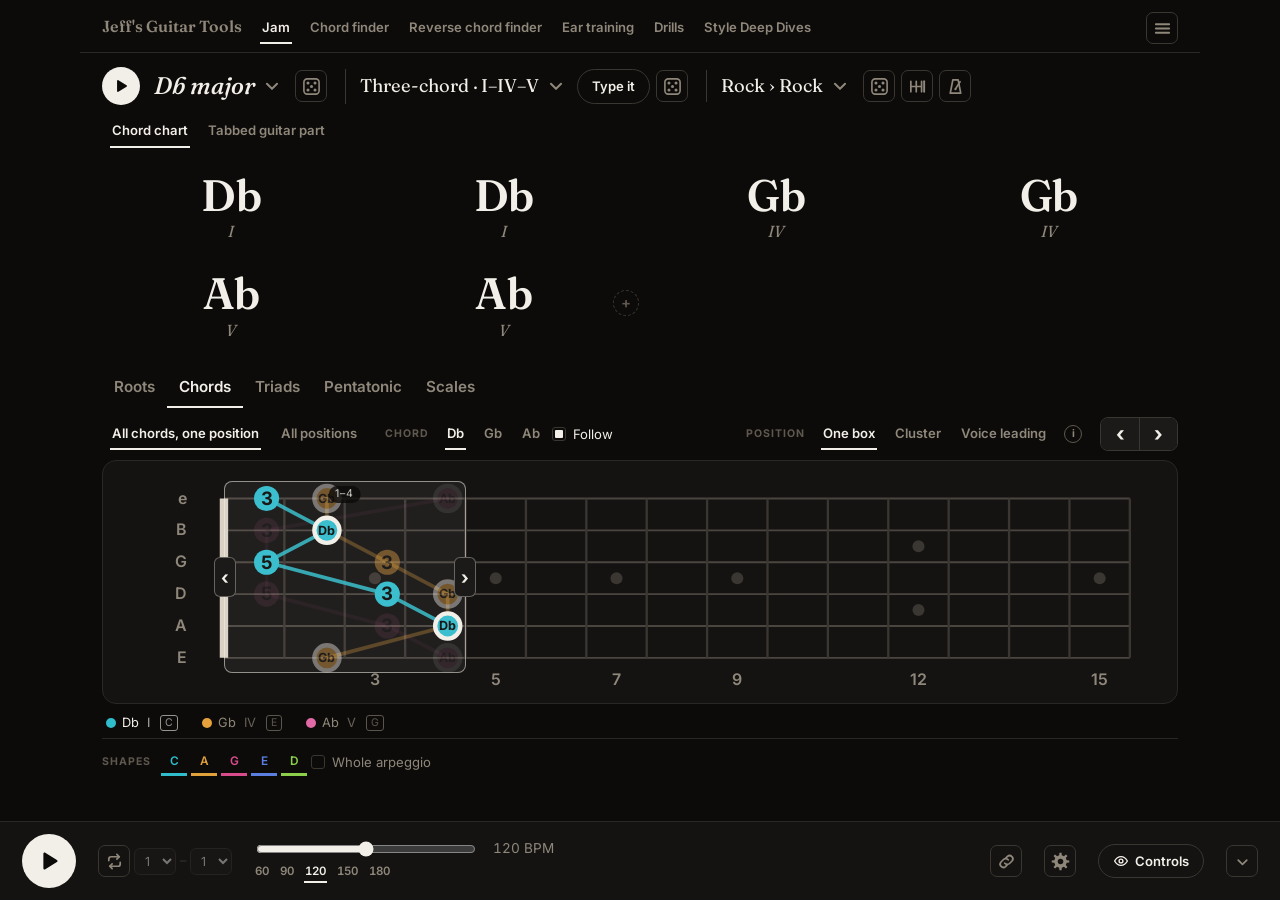
==== index.html @ 1475ab5c "The psychobilly deep dive: a genre of eight feels, the engine's Bigsby, pop, slap, brush and free 6t" ====
<!DOCTYPE html>
<html lang="en">
<head>
<meta charset="UTF-8">
<meta name="viewport" content="width=device-width, initial-scale=1">
<title>Jeff's Guitar Tools</title>
<link rel="preconnect" href="https://fonts.googleapis.com">
<link rel="preconnect" href="https://fonts.gstatic.com" crossorigin>
<link href="https://fonts.googleapis.com/css2?family=Fraunces:opsz,wght@9..144,500;9..144,600&family=Inter:wght@400;500;600;700&display=swap" rel="stylesheet">
<link rel="stylesheet" href="css/tab.css">
<style>
  /* "Stage". Decisions, each with a reason:
     - Near-black ground, high-contrast ink: a phone on a music stand under
       stage light, read at arm's length.
     - Colour means one thing only: which CAGED shape a note is. A chosen
       control is ink with a rule under it, an unchosen one is muted.
       Emphasis is weight, not hue.
     - Three tiers of control on the jam tab, three visual weights: the
       view tabs (large), the toolbar (small caps), and a quieter row for the
       shapes under the legend. Set-once things live in the Set up sheet.
     - The chart is the familiar grid, four bars to a row. While playing, a
       beat line appears along the top of every bar and fills through the
       sounding one, a quarter per beat.
     - The hand position is drawn on the neck as a window you drag.
     - One transport, pinned to the bottom of the jam tab. */

  :root{
    color-scheme: dark;
    --bg:#0c0b0a; --panel:#141312; --panel2:#1b1a18; --line:#2a2724; --line2:#3a3631;
    --ink:#f2efe8; --muted:#8f877a; --muted2:#5f584f;
    --good:#7fd18f; --bad:#e07a7a;
    --c:#2fbccb; --a:#e0a13a; --g:#d84c8c; --e:#5b7fe0; --d:#8ccf4a;
  }
  *{ box-sizing:border-box; }
  [hidden]{ display:none !important; }
  html{ -webkit-text-size-adjust:100%; }
  body{ margin:0; min-height:100vh; background:var(--bg); color:var(--ink); font-family:Inter,system-ui,sans-serif; line-height:1.4; }
  button{ font:inherit; color:inherit; background:none; border:0; cursor:pointer; padding:0; }
  select.sel{ font:inherit; font-size:.85rem; color:var(--ink); background:var(--panel2); border:1px solid var(--line2); border-radius:6px; padding:5px 8px; }
  .sp{ flex:1; }

  /* ---------- control vocabulary ---------- */
  .seg-btn{ padding:6px 2px; margin:0 8px; color:var(--muted); font-weight:600; font-size:.82rem; border-bottom:2px solid transparent; white-space:nowrap; }
  .seg-btn:hover{ color:var(--ink); }
  .seg-btn.active{ color:var(--ink); border-bottom-color:var(--ink); }
  /* an option the current settings make impossible, rather than one you simply
     haven't picked — legible enough to read as a choice you could get back */
  .seg-btn:disabled{ opacity:.35; cursor:default; }
  .seg-btn:focus-visible, .tbtn:focus-visible, .ib:focus-visible{ outline:2px solid var(--muted); outline-offset:2px; }
  .segmented{ display:inline-flex; align-items:center; flex-wrap:wrap; }
  .tb-lbl{ font-size:.66rem; text-transform:uppercase; letter-spacing:.1em; color:var(--muted2); font-weight:700; margin-right:6px; }
  .ib{ width:32px; height:32px; border:1px solid var(--line2); border-radius:7px; color:var(--muted); display:inline-flex; align-items:center; justify-content:center; font-size:.9rem; flex:none; }
  /* the filled icons (the gear, the dice) take the button's colour as a fill;
     the stroked ones say fill="none" themselves and must keep it — a
     stylesheet fill would paint their outlines solid, and a chain of two
     open links becomes two blobs */
  .ib svg{ width:19px; height:19px; }
  .ib svg:not([fill="none"]){ fill:currentColor; }
  .ib:hover{ color:var(--ink); border-color:var(--muted); }
  /* an icon button that reports back: the tick replaces the icon for a moment */
  .ib .i-tick{ display:none; }
  .tbtn-icon{ display:inline-flex; align-items:center; gap:6px; }
  .tbtn-icon svg{ width:16px; height:16px; flex:none; }
  #controlsToggle .i-eye-off{ display:none; }
  #controlsToggle[aria-pressed="false"] .i-eye{ display:none; }
  #controlsToggle[aria-pressed="false"] .i-eye-off{ display:block; }
  .ib.copied{ color:var(--ink); border-color:var(--ink); }
  .ib.copied .i-tick{ display:block; }
  .ib.copied .i-link{ display:none; }
  .tbtn{ padding:7px 14px; border:1px solid var(--line2); border-radius:999px; color:var(--ink); font-weight:600; font-size:.82rem; white-space:nowrap; }
  .tbtn:disabled{ opacity:.35; pointer-events:none; }
  .tbtn:hover{ border-color:var(--muted); }
  .check{ display:inline-flex; align-items:center; gap:7px; font-size:.82rem; color:var(--muted); cursor:pointer; }
  .check input{ appearance:none; -webkit-appearance:none; width:14px; height:14px; border:1px solid var(--line2); border-radius:3px; margin:0; display:grid; place-content:center; cursor:pointer; flex:none; }
  .check input::before{ content:''; width:8px; height:8px; background:var(--ink); border-radius:1px; transform:scale(0); transition:transform .1s; }
  .check input:checked::before{ transform:scale(1); }
  .check input:checked + span{ color:var(--ink); }
  .check input:focus-visible{ outline:2px solid var(--muted); outline-offset:2px; }
  .locked{ opacity:.4; pointer-events:none; }
  .link-btn{ color:var(--ink); font-size:.86rem; font-weight:600; text-decoration:underline; text-underline-offset:4px; text-decoration-color:var(--muted2); }
  .link-btn:hover{ text-decoration-color:var(--ink); }
  .tag{ font-size:.6rem; text-transform:uppercase; letter-spacing:.1em; color:var(--muted); border:1px solid var(--line2); border-radius:999px; padding:2px 7px; vertical-align:middle; white-space:nowrap; }

  /* the (i) dot: tooltips.js drives it — hover or focus on desktop, tap on touch */
  .info-dot{ appearance:none; -webkit-appearance:none; display:inline-flex; align-items:center; justify-content:center; width:18px; height:18px; margin-left:6px; padding:0; flex:none;
    border-radius:50%; border:1px solid var(--muted2); background:transparent; color:var(--muted); font-size:.66rem; font-weight:700; line-height:1; cursor:help; }
  .info-dot:hover, .info-dot:focus-visible, .info-dot.active{ border-color:var(--ink); color:var(--ink); outline:none; }
  .tooltip-bubble{ position:fixed; max-width:min(300px, 84vw); background:var(--panel2); color:var(--ink); border:1px solid var(--line2); border-radius:10px;
    padding:10px 13px; font-size:.8rem; line-height:1.45; z-index:60; box-shadow:0 12px 30px rgba(0,0,0,.55); pointer-events:none; }

  /* ---------- site: brand, the tools, and the menu ---------- */
  .site{ max-width:1120px; margin:0 auto; padding:12px 22px 8px; display:flex; align-items:baseline; gap:18px; }
  .site-title{ margin:0; font-family:Fraunces,Georgia,serif; font-weight:600; font-size:1rem; color:var(--muted); white-space:nowrap; }
  .site-title a{ color:inherit; text-decoration:none; }
  .site-title a:hover{ color:var(--ink); }
  .tools{ display:inline-flex; align-items:baseline; }
  .tools .seg-btn{ font-size:.82rem; }
  .tools .seg-btn:first-child{ margin-left:0; }
  .menu-wrap{ position:relative; align-self:center; }
  .menu{ position:absolute; right:0; top:calc(100% + 6px); min-width:180px; background:var(--panel2); border:1px solid var(--line2); border-radius:10px; padding:6px; z-index:25; box-shadow:0 12px 30px rgba(0,0,0,.55); }
  .menu-item{ display:flex; align-items:center; gap:8px; padding:9px 12px; border-radius:6px; color:var(--ink); text-decoration:none; font-size:.86rem; font-weight:600; white-space:nowrap; }
  .menu-item:hover{ background:var(--line); }
  .menu-item .site-tab{ font:inherit; color:inherit; }
  .menu-item .site-tab.active{ text-decoration:underline; text-underline-offset:4px; }
  .menu-btn[aria-expanded="true"]{ color:var(--ink); border-color:var(--muted); }

  /* every tab is a page; the jam tab keeps room for its pinned transport */
  .page{ max-width:1120px; margin:0 auto; padding:14px 22px 40px; border-top:1px solid var(--line); }
  #page-caged{ padding-bottom:84px; }

  /* ---------- the chart: the jam tab's own thing ---------- */
  .chart{ max-width:1120px; margin:0 auto; padding:14px 22px 8px; border-top:1px solid var(--line); }
  .chart-head{ display:flex; align-items:center; gap:14px; flex-wrap:wrap; }
  .keyline{ margin:0; font-family:Fraunces,Georgia,serif; font-style:italic; font-weight:500; color:var(--ink); font-size:1.5rem; line-height:1; }
  /* the title is the key picker: the real <select> lies over it, transparent */
  .key-edit{ position:relative; display:inline-flex; align-items:center; gap:8px; padding:4px 6px; margin:-4px -6px; border-radius:6px; cursor:pointer; }
  .key-edit:hover, .key-edit:focus-within{ background:var(--panel); }
  .key-edit:hover .keyline, .key-edit:focus-within .keyline{ text-decoration:underline; text-decoration-color:var(--muted2); text-underline-offset:5px; }
  .key-caret{ width:18px; height:18px; flex:none; color:var(--muted); }
  .key-edit:hover .key-caret, .key-edit:focus-within .key-caret, .pick-edit:hover .key-caret, .pick-edit:focus-within .key-caret{ color:var(--ink); }
  .key-select{ position:absolute; inset:0; width:100%; height:100%; opacity:0; cursor:pointer; font-size:16px; }
  .key-select[hidden]{ display:none; }
  /* the key list: a row per key signature, the major on the left and its
     relative minor on the right, the key you're in lit */
  .key-menu{ left:0; top:calc(100% + 8px); padding:8px; width:max-content; max-height:calc(100vh - 180px); overflow:auto; }
  .key-menu-head{ display:grid; grid-template-columns:1fr 1fr; gap:6px; padding:2px 10px 6px; font-size:.66rem; text-transform:uppercase; letter-spacing:.12em; color:var(--muted2); }
  .key-menu-grid{ display:grid; grid-template-columns:1fr 1fr; gap:2px 6px; }
  .key-btn{ min-width:104px; padding:5px 10px; text-align:left; border-radius:6px; color:var(--muted); font-size:.92rem; font-variant-numeric:tabular-nums; }
  .key-btn:hover{ background:var(--panel2); color:var(--ink); }
  .key-btn.active{ color:var(--ink); background:var(--panel2); font-weight:600; }
  .key-btn:focus-visible{ outline:2px solid var(--muted); outline-offset:-2px; }
  .quick{ display:inline-flex; align-items:center; gap:6px; margin-left:4px; padding-left:14px; border-left:1px solid var(--line2); }
  /* the style, named rather than laid out: the third thing on the row */
  .quick-style{ display:inline-flex; align-items:center; margin-left:4px; padding-left:14px; border-left:1px solid var(--line2); }
  .styleline{ font-family:Fraunces,Georgia,serif; font-size:1.15rem; color:var(--ink); line-height:1; white-space:nowrap; }
  .pick-edit{ position:relative; display:inline-flex; align-items:center; gap:8px; padding:4px 6px; margin:-4px 0 -4px -6px; border-radius:6px; cursor:pointer; }
  .pick-edit:hover, .pick-edit:focus-within{ background:var(--panel); }
  .pick-edit:hover .progline, .pick-edit:focus-within .progline,
  .pick-edit:hover .styleline, .pick-edit:focus-within .styleline{ text-decoration:underline; text-decoration-color:var(--muted2); text-underline-offset:4px; }
  .progline{ font-family:Fraunces,Georgia,serif; font-size:1.15rem; color:var(--ink); line-height:1; white-space:nowrap; }
  .progline.unset{ color:var(--muted); font-style:italic; }

  /* one cell per bar, four to a row the way a chart reads; jam.js sets
     --cols to the bar count when there are fewer than four */
  .chart-grid{ display:grid; grid-template-columns:repeat(var(--cols, 4), 1fr); gap:10px 14px; margin:12px 0 4px; }
  .chart-grid .bar{ position:relative; min-width:0; padding:12px 6px 6px; text-align:center; cursor:pointer; border-radius:6px; }
  .chart-grid .bar:hover{ background:var(--panel); }
  .chart-grid .bar:focus-visible{ outline:2px solid var(--muted); outline-offset:2px; }
  .chart-grid .chord-name{ display:block; font-family:Fraunces,Georgia,serif; font-weight:600; font-size:clamp(28px, 4.2vw, 44px); line-height:1.05; letter-spacing:-.01em; }
  .chart-grid .chord-numeral{ display:block; font-family:Fraunces,Georgia,serif; font-style:italic; color:var(--muted); font-size:1rem; margin-top:2px; }
  .chart-grid .bar.dim{ opacity:.45; }                 /* a chord carried over from the bar before */
  .chart-grid .bar.active{ opacity:1; }
  .chart-grid .bar.rang{ animation:barRang .45s ease; }  /* a bar is a button: click it to hear that chord */
  @keyframes barRang{ from{ background:var(--panel2); } to{ background:transparent; } }
  /* the beat line, only while something is playing: a rule along the top of
     every bar, ticked at the four beats, and on the sounding bar it fills from
     the left as the beats go by — a quarter per beat, full at beat four */
  .chart-grid .bar::before{ content:''; position:absolute; left:0; right:0; top:0; height:2px; display:none; background:var(--line2);
    background-image:linear-gradient(to right, var(--muted2) 0 2px, transparent 2px); background-size:25% 100%; }
  body.playing .chart-grid .bar::before{ display:block; }
  body.playing .chart-grid .bar.active::before{ background-color:var(--muted); }
  /* No transition on the fill: Chromium leaves a transitioned calc(var()) width
     on a pseudo-element stuck at its first value, and a beat is a step anyway. */
  .chart-grid .bar.active::after{ content:''; position:absolute; top:0; left:0; height:2px; width:0; background:var(--ink); }
  body.playing .chart-grid .bar.active::after{ width:calc((var(--beat, 0) + 0.25) * 100%); }

  /* ---------- the instrument ---------- */
  .instrument{ max-width:1120px; margin:0 auto; padding:8px 22px 0; display:flex; flex-direction:column; gap:6px; }
  .rail{ display:flex; gap:0; overflow-x:auto; }
  .rail .seg-btn{ margin:0; padding:9px 12px; font-size:.95rem; border-bottom:2px solid transparent; }
  .rail .seg-btn.active{ border-bottom-color:var(--ink); }

  .neckwrap{ min-width:0; }
  .toolbar, .tertiary{ display:flex; align-items:center; gap:4px 18px; flex-wrap:wrap; min-height:40px; }
  .tb-group{ display:inline-flex; align-items:center; gap:2px; }
  .tertiary{ padding-top:8px; border-top:1px solid var(--line); }
  .tertiary .seg-btn{ font-size:.74rem; padding:4px 1px; margin:0 6px; }
  .tertiary .shapes .seg-btn{ width:26px; text-align:center; margin:0 2px; border-bottom-width:3px; }
  .tertiary .shapes [data-value="C"].active{ border-bottom-color:var(--c); color:var(--c); }
  .tertiary .shapes [data-value="A"].active{ border-bottom-color:var(--a); color:var(--a); }
  .tertiary .shapes [data-value="G"].active{ border-bottom-color:var(--g); color:var(--g); }
  .tertiary .shapes [data-value="E"].active{ border-bottom-color:var(--e); color:var(--e); }
  .tertiary .shapes [data-value="D"].active{ border-bottom-color:var(--d); color:var(--d); }

  .stage{ position:relative; background:var(--panel); border:1px solid var(--line); border-radius:14px; padding:14px 16px 8px; margin-top:6px; }
  .fret-scroll{ position:relative; overflow-x:auto; overflow-y:hidden; }
  .fret-scroll svg{ display:block; width:100%; height:auto; min-width:560px; margin:0 auto; }

  /* the neck drawing, for contrast at distance — shared by every neck on the site */
  .fret-string{ stroke:#4a453f; stroke-width:1.1; }
  .fret-wire{ stroke:#3a3631; stroke-width:1.4; }
  .fret-nut{ stroke:#d8d1c4; stroke-width:5; }
  .fret-inlay{ fill:#3a3631; }
  .fret-num, .string-label{ fill:var(--muted); font-size:9.5px; font-family:Inter,sans-serif; font-weight:600; }
  .note-dot text{ fill:#0c0b0a; font-weight:700; font-family:Inter,sans-serif; }   /* size set per label in neck.js */
  .note-dot.hollow text{ fill:var(--ink); }
  .dot-ring{ stroke:var(--ink); stroke-width:2.6; }
  .shape-line{ fill:none; stroke-width:2.2; opacity:.85; stroke-linecap:round; stroke-linejoin:round; }
  .note-dot.hollow circle{ fill:var(--panel); }
  /* scale notes that aren't chord tones sit back, so the 1-3-5-7 read at a glance */
  .note-dot.passing circle, .note-dot.passing path{ opacity:.32; }
  .note-dot.passing text{ opacity:.55; }
  .note-dot, .shape-line{ transition:opacity .12s ease; }
  /* the rest of the progression, drawn behind the chord in front */
  .note-dot.ghost{ opacity:.09; } .note-dot.ghost.ghost-next{ opacity:.42; }
  .shape-line.ghost{ opacity:.05; } .shape-line.ghost.ghost-next{ opacity:.3; }
  /* hovering / tapping a shape name in the legend spotlights that shape */
  #fretboard.shape-focus .note-dot{ opacity:.12; } #fretboard.shape-focus .note-dot.hot{ opacity:1; }
  #fretboard.shape-focus .shape-line{ opacity:.06; } #fretboard.shape-focus .shape-line.hot{ opacity:1; }
  #fretboard.shape-focus .note-dot.ghost.hot, #fretboard.shape-focus .shape-line.ghost.hot{ opacity:1; }

  /* the position arrows: a joined pair at the end of the toolbar, so they
     never move and sit a thumb-rock apart */
  .pair{ display:inline-flex; border:1px solid var(--line2); border-radius:8px; overflow:hidden; }
  .arrow{ width:38px; height:32px; margin:0; padding:0; border:0; border-radius:0; background:var(--panel2); color:var(--ink);
    font-size:1.3rem; font-weight:700; line-height:1; display:flex; align-items:center; justify-content:center; }
  .arrow + .arrow{ border-left:1px solid var(--line2); }
  .arrow:disabled{ opacity:.35; pointer-events:none; }
  .arrow:hover{ background:var(--line2); }
  #boxStep.locked .arrow{ opacity:.4; pointer-events:none; }

  /* the position window: drawn over the neck, draggable, with an arrow on each
     edge that steps the same way the toolbar pair does */
  .window{ position:absolute; top:6px; bottom:22px; background:rgba(242,239,232,.06); border:1px solid rgba(242,239,232,.55); border-radius:8px; cursor:grab; touch-action:none; }
  .window.dragging{ cursor:grabbing; background:rgba(242,239,232,.1); }
  .window-lbl{ position:absolute; top:4px; left:50%; transform:translateX(-50%); font-size:.66rem; letter-spacing:.08em; color:var(--ink); background:var(--bg); padding:1px 7px; border-radius:999px; opacity:.8; pointer-events:none; }
  .win-arrow{ position:absolute; top:50%; transform:translateY(-50%); width:22px; height:40px; border-radius:6px; background:var(--panel2); border:1px solid rgba(242,239,232,.35);
    color:var(--ink); font-size:1.15rem; font-weight:700; line-height:1; display:flex; align-items:center; justify-content:center; cursor:pointer; }
  .win-arrow.l{ left:-11px; } .win-arrow.r{ right:-11px; }
  .win-arrow:hover{ background:var(--line2); }
  .window.dragging .win-arrow{ visibility:hidden; }

  /* legend: entries in shape colour, spotlight on hover */
  .under{ margin-top:10px; display:flex; flex-direction:column; gap:6px; }
  .caged-legend{ display:flex; flex-wrap:wrap; gap:6px 16px; font-size:.8rem; color:var(--muted); }
  .caged-legend span{ display:inline-flex; align-items:center; gap:6px; }
  .caged-legend i{ width:10px; height:10px; border-radius:50%; display:inline-block; flex:none; }
  .caged-legend i.ring{ background:transparent; border:1.6px solid var(--ink); }
  .caged-legend i.hollow{ background:var(--panel); border:2px solid var(--muted); }
  .caged-legend i.passing{ background:var(--muted); opacity:.35; }
  .caged-legend em{ font-style:normal; opacity:.7; margin-left:2px; }
  .caged-legend em.range{ color:var(--muted2); font-variant-numeric:tabular-nums; }
  .caged-legend [data-shape]{ cursor:pointer; border-radius:5px; padding:2px 6px; margin:-2px -2px; }
  .caged-legend [data-shape]:hover, .caged-legend [data-shape]:focus-visible{ background:var(--panel2); color:var(--ink); outline:none; }
  .caged-legend .legend-current{ color:var(--ink); }
  .caged-legend .ghost-entry{ opacity:.6; }
  .pos-shape-tag{ font-size:.66rem; opacity:.6; border:1px solid currentColor; border-radius:3px; padding:0 4px; margin-left:4px; }

  /* ---------- the deep dives shelf ---------- */
  .dives-title{ font-family:Fraunces,Georgia,serif; font-weight:600; font-size:1.6rem; margin:10px 0 6px; }
  .dive-list{ display:grid; grid-template-columns:repeat(auto-fill, minmax(320px, 1fr)); gap:16px; }
  .dive-card{ display:flex; flex-direction:column; gap:8px; padding:18px 20px 16px; border:1px solid var(--line2); border-radius:12px; background:var(--panel); color:var(--ink); text-decoration:none; }
  .dive-card:hover{ border-color:var(--a); }
  .dive-kicker{ font-size:.66rem; letter-spacing:.12em; text-transform:uppercase; color:var(--muted2); }
  .dive-name{ font-family:Fraunces,Georgia,serif; font-weight:600; font-size:1.35rem; }
  .dive-blurb{ color:var(--muted); line-height:1.5; font-size:.92rem; }
  .dive-go{ color:var(--a); font-weight:600; margin-top:4px; }

  /* ---------- the one transport ---------- */
  .transport{ position:fixed; left:0; right:0; bottom:0; z-index:20; display:flex; align-items:center; gap:22px; padding:12px 22px; padding-bottom:calc(12px + env(safe-area-inset-bottom, 0px)); background:var(--panel); border-top:1px solid var(--line); }
  .play-btn{ flex:none; width:54px; height:54px; border-radius:50%; background:var(--ink); color:var(--bg); display:inline-flex; align-items:center; justify-content:center; }
  .play-btn span{ display:none; }
  .play-btn svg{ width:20px; height:20px; display:block; }
  .play-btn:focus-visible{ outline:2px solid var(--muted); outline-offset:3px; }
  /* the copy in the chart head: the same control, at the chart's own weight */
  .play-sm{ width:38px; height:38px; }
  .play-sm svg{ width:14px; height:14px; }
  /* tempo lives in the bar: the slider itself, with the number beside it and
     the three one-tap tempos under it; it takes a fixed share of the width so
     the controls to its right stay put */
  .loop{ display:inline-flex; align-items:center; gap:4px; }
  select.loop-sel{ font-size:.78rem; padding:4px 6px; min-width:0; }
  .loop-dash{ color:var(--muted2); font-size:.8rem; }
  .loop:not(.on) .loop-sel, .loop:not(.on) .loop-dash{ opacity:.45; }
  .loop.on #loopToggle{ color:var(--a); border-color:var(--a); }
  /* the bars outside the loop sit back, playing or not: while it plays every
     bar but the sounding one is dimmed, so the loop's bars have to stay a
     step brighter than the ones it skips or the loop vanishes as it starts */
  .chart-grid .bar.outside, .chart-grid .bar.dim.outside{ opacity:.2; }
  .tempo{ display:inline-flex; align-items:center; gap:10px; flex:0 1 300px; min-width:0; }
  .tempo-stack{ display:flex; flex-direction:column; gap:2px; min-width:0; flex:1; }
  .tempo-row{ display:flex; align-items:center; gap:12px; min-width:0; }
  .tempo #tempo{ flex:1 1 110px; min-width:70px; accent-color:var(--ink); }
  .tempo .val{ font-variant-numeric:tabular-nums; color:var(--muted); font-size:.85rem; min-width:64px; text-align:right; white-space:nowrap; }
  .bpm-row .seg-btn{ font-size:.72rem; padding:2px 1px; margin:0 9px 0 0; font-variant-numeric:tabular-nums; }
  /* The metronome when the bar is wide enough to hold it: the same row the
     sheet uses, so it reads the same wherever it is. */
  .bar-slot{ display:inline-flex; align-items:center; min-width:0; }
  .bar-slot:empty{ display:none; }
  .bar-slot .frow{ padding:0; gap:0; flex-wrap:nowrap; }
  .bar-slot .tb-lbl{ min-width:0; }
  .bar-slot .segmented{ flex-wrap:nowrap; }
  .bar-slot .seg-btn{ font-size:.76rem; margin:0 7px; }
  /* jam.js writes "bar.beat" here and the chart's beat line reads it;
     nothing needs to print it */
  .counter{ display:none; }
  /* The bar folded away to a single button, floating clear of the page. The
     neck is what you're reading while you play, so on a short screen the bar
     is the first thing that should be able to get out of its way. */
  .mini-transport{ position:fixed; right:16px; bottom:calc(16px + env(safe-area-inset-bottom, 0px)); z-index:20;
    display:flex; flex-direction:column; align-items:center; gap:8px; }
  .mini-transport .ib{ background:var(--panel); }
  .play-mini{ width:48px; height:48px; box-shadow:0 6px 20px rgba(0,0,0,.55); }
  .play-mini svg{ width:18px; height:18px; }
  body.transport-collapsed .transport{ display:none; }
  body.transport-collapsed #page-caged{ padding-bottom:16px; }

  /* ---------- set up: a sheet, so the stage never scrolls ---------- */
  .scrim{ position:fixed; inset:0; background:rgba(0,0,0,.55); z-index:30; }
  .sheet{ position:fixed; left:0; right:0; bottom:0; z-index:31; max-height:82vh; overflow:auto; background:var(--panel); border-top:1px solid var(--line2); border-radius:16px 16px 0 0; padding:0 22px 26px; box-shadow:0 -20px 60px rgba(0,0,0,.6); }
  .sheet-head{ display:flex; align-items:center; justify-content:space-between; padding:14px 0 6px; position:sticky; top:0; background:var(--panel); z-index:1; }
  .sheet-title{ font-family:Fraunces,Georgia,serif; font-weight:600; font-size:1.1rem; }
  .sheet-cols{ display:grid; grid-template-columns:1fr 1fr; gap:36px; max-width:1076px; margin:0 auto; }
  .sheet h3{ font-size:.66rem; text-transform:uppercase; letter-spacing:.12em; color:var(--muted2); margin:14px 0 8px; }
  .frow{ display:flex; align-items:center; gap:10px; flex-wrap:wrap; padding:7px 0; }
  .frow .tb-lbl{ min-width:70px; }
  .frow.checks{ gap:20px; }
  .stepper{ display:inline-flex; align-items:center; gap:8px; font-variant-numeric:tabular-nums; }
  .stepper span{ min-width:18px; text-align:center; font-weight:600; }
  /* typing the progression: the fast way in when you already know it */
  .chord-type-row{ gap:8px; }
  .chord-text{ flex:1 1 auto; min-width:0; font:inherit; font-size:.85rem; color:var(--ink);
    background:var(--panel2); border:1px solid var(--line2); border-radius:6px; padding:6px 9px; }
  .chord-text:focus{ outline:none; border-color:var(--a); }
  .chord-type-note{ margin:2px 0 6px; font-size:.75rem; color:var(--muted); }
  .chord-type-note.bad{ color:var(--bad); }
  /* one chord per row, columns named once at the top */
  .chord-table{ margin:4px 0 6px; }
  .chord-row{ display:grid; grid-template-columns:22px 1fr 84px 110px; gap:8px; align-items:center; padding:4px 0; }
  .chord-head{ font-size:.66rem; text-transform:uppercase; letter-spacing:.1em; color:var(--muted2); font-weight:700; }
  .chord-num{ color:var(--muted2); font-size:.8rem; font-variant-numeric:tabular-nums; }
  .chord-row .mini-select{ font:inherit; font-size:.85rem; color:var(--ink); background:var(--panel2); border:1px solid var(--line2); border-radius:6px; padding:5px 8px; width:100%; min-width:0; }
  .share-out{ flex:1 1 220px; min-width:0; font-size:.78rem; }

  /* ---------- the menus, the bar editor, the type-it popover ---------- */
  .chart-body{ display:grid; grid-template-columns:minmax(0, 1fr); gap:16px 28px; }
  .chart-main{ min-width:0; }
  .quick-tools, .style-tools{ display:inline-flex; align-items:center; gap:6px; }
  .style-tools{ margin-left:8px; }
  .type-it-pop{ top:calc(100% + 6px); left:0; width:min(420px, calc(100vw - 24px)); }
  .type-it-pop .chord-type-row{ padding:0; }
  .preset-variants{ padding:2px 0 0; }
  /* the part's excuse says what to do, and the words do it */
  .part-note .link{ font:inherit; color:var(--a); background:none; border:0; padding:0; cursor:pointer; text-decoration:underline; text-underline-offset:3px; }
  .part-note .link:hover{ color:var(--ink); }
  .popover{ position:absolute; z-index:25; background:var(--panel); border:1px solid var(--line2); border-radius:10px; padding:10px 12px; box-shadow:0 10px 30px rgba(0,0,0,.45); }
  .pop-wrap{ position:relative; display:inline-flex; }
  .menu-pop{ top:calc(100% + 6px); left:0; min-width:220px; display:flex; flex-direction:column; gap:8px; }
  .menu-tbtn[aria-expanded="true"]{ border-color:var(--a); color:var(--a); }
  .settings-menu{ position:fixed; bottom:84px; right:16px; width:min(340px, calc(100vw - 32px)); z-index:32; max-height:calc(100vh - 110px); overflow:auto; }
  .settings-menu h3{ font-size:.66rem; text-transform:uppercase; letter-spacing:.12em; color:var(--muted2); margin:8px 0 4px; }
  .settings-menu .frow{ padding:4px 0; }
  .bar-editor{ width:min(440px, calc(100vw - 24px)); z-index:26; }
  .bar-editor{ width:min(560px, calc(100vw - 24px)); }
  .bar-editor .chord-row{ grid-template-columns:22px minmax(0, 1.3fr) 104px minmax(0, 1fr) 28px; }
  .bar-type{ display:inline-flex; gap:4px; min-width:0; }
  .bar-type-field{ flex:1 1 60px; min-width:0; padding:5px 7px; }
  .bar-type-field.bad{ border-color:var(--bad); }
  .bar-type-set{ padding:5px 9px; }
  .bar-editor .chord-row[hidden]{ display:none; }
  .chord-row .ib.remove{ width:26px; height:26px; color:var(--bad); border-color:color-mix(in srgb, var(--bad) 45%, transparent); }
  .chord-row .ib.remove svg{ width:15px; height:15px; }
  .chord-row .ib.remove:disabled{ opacity:.35; }
  .chart-grid .add-bar{ position:absolute; right:-6px; top:50%; transform:translateY(-50%); width:26px; height:26px; border-radius:50%; border:1px dashed var(--line2); background:var(--bg); color:var(--muted2); font:600 15px/1 Inter,system-ui,sans-serif; cursor:pointer; padding:0; }
  .chart-grid .add-bar:hover, .chart-grid .add-bar:focus-visible{ color:var(--ink); border-color:var(--muted); border-style:solid; outline:none; }
  .chart-grid .bar.editing{ background:var(--panel); outline:1px solid var(--line2); }
  /* the style picker: genres as headed groups, the current one lit */
  .style-list{ display:flex; flex-direction:column; gap:10px; padding:4px 0 8px; }
  .style-genre h4{ margin:0 0 4px; font-size:.66rem; text-transform:uppercase; letter-spacing:.12em; color:var(--muted2); }
  .style-genre h4 small{ margin-left:6px; color:var(--muted2); font-weight:500; letter-spacing:0; }
  .style-genre .segmented{ flex-wrap:wrap; }
  .style-genre[hidden], .genre-btn[hidden]{ display:none !important; }
  .style-list .genre-btn{ margin:0 8px 4px 0; }
  .style-edit{ cursor:pointer; }
  #quickStyle{ pointer-events:none; }    /* the name opens the picker; the select stays for the keyboard */
  .style-edit:focus-visible #quickStyle{ pointer-events:auto; }
  /* on a phone the strip comes before its controls, so the tab is the first thing you see */
  @media (max-width:760px){ .part-view{ display:flex; flex-direction:column; } .part-controls{ order:2; margin:8px 0 0; } .part-note{ order:1; } .part-tab{ order:1; } }

  /* ---------- chord finder ---------- */
  .finder-head{ display:flex; align-items:baseline; gap:14px; flex-wrap:wrap; }
  /* the chord you typed is the page's title, the way the key is the chart's */
  .big-input{ font-family:Fraunces,Georgia,serif; font-weight:500; font-size:1.6rem; color:var(--ink); background:transparent; border:0; border-bottom:1px solid var(--line2); border-radius:0; padding:4px 0; width:100%; max-width:360px; }
  .big-input:focus{ outline:none; border-bottom-color:var(--ink); }
  .big-input::placeholder{ color:var(--muted2); font-style:italic; }
  .finder-error{ margin:0; font-size:.82rem; color:var(--bad); }
  .finder-error:empty{ display:none; }
  .caged-overview{ background:var(--panel); border:1px solid var(--line); border-radius:14px; padding:14px 16px 10px; margin-top:12px; }
  .caged-overview-title{ margin:0 0 6px; font-size:.66rem; text-transform:uppercase; letter-spacing:.1em; color:var(--muted2); font-weight:700; }
  .caged-overview .caged-legend{ margin-top:8px; }
  .diagram-grid{ display:grid; grid-template-columns:repeat(auto-fill, minmax(178px, 1fr)); gap:14px; margin-top:16px; }
  .diagram-card{ background:var(--panel); border:1px solid var(--line); border-radius:10px; padding:10px; text-align:center; cursor:pointer; transition:border-color .12s ease; }
  .diagram-card:hover{ border-color:var(--muted); }
  .diagram-card:focus-visible{ outline:2px solid var(--muted); outline-offset:2px; }
  .diagram-card.rang{ animation:cardRang .5s ease; }
  @keyframes cardRang{ from{ border-color:var(--ink); background:var(--panel2); } to{ border-color:var(--line); background:var(--panel); } }
  .diagram-card svg{ width:100%; height:auto; display:block; }
  .diagram-caption{ margin:6px 0 0; font-size:.78rem; color:var(--ink); font-family:Fraunces,Georgia,serif; font-weight:600; }
  .diagram-shape{ display:block; margin-top:2px; font-family:Inter,system-ui,sans-serif; font-weight:500; font-size:.66rem; color:var(--muted); letter-spacing:.02em; }
  .diagram-empty{ grid-column:1 / -1; text-align:center; color:var(--muted); font-size:.88rem; padding:12px 0; }
  /* the Common / Less common headings run the full width of the grid */
  .diagram-section{ grid-column:1 / -1; margin:6px 0 -4px; font-size:.66rem; text-transform:uppercase; letter-spacing:.1em; color:var(--muted2); font-weight:700; }
  .diagram-section span{ color:var(--muted); font-weight:500; letter-spacing:0; margin-left:4px; }
  /* the diagram's dots: root in ink, the other tones a step back */
  .diagram-note{ fill:#bfb7a8; }
  .diagram-root{ fill:var(--ink); }
  .diagram-barre{ fill:#bfb7a8; opacity:.5; }
  .diagram-finger{ fill:var(--bg); font:600 9px Inter,system-ui,sans-serif; }
  .diagram-finger.small{ font-size:7.5px; }
  .diagram-open-degree{ fill:var(--muted); font:600 8px Inter,system-ui,sans-serif; }
  /* the note each string plays, and what it is in the chord, off the end of the neck */
  .diagram-note-name{ fill:var(--ink); font:600 10.5px Inter,system-ui,sans-serif; }
  .diagram-note-degree{ fill:var(--muted); font:500 9.5px Inter,system-ui,sans-serif; }
  /* Every note is a target of its own: clicking a dot, or the name beside it,
     sounds just that note. Pointing at either lights both. */
  .note-tap{ fill:transparent; }
  .note-ring{ fill:none; stroke:var(--muted); stroke-width:1.4; opacity:0; transition:opacity .12s ease; }
  .note-hit.lit .note-ring{ opacity:.9; }
  .note-hit.lit .diagram-note-name, .note-hit.lit .diagram-note-degree{ fill:#fff; }
  .note-hit.struck .note-ring{ animation:noteRang .45s ease-out; }
  @keyframes noteRang{ from{ opacity:1; stroke:#fff; stroke-width:3; } to{ opacity:0; stroke-width:1.4; } }
  .diagram-mute{ fill:var(--muted); font:500 11px Inter,system-ui,sans-serif; }
  .diagram-open{ fill:none; stroke:#bfb7a8; stroke-width:1.6; }
  .diagram-open.diagram-root{ fill:none; stroke:var(--ink); }

  /* ---------- reverse chord finder ---------- */
  .selected-notes{ margin:0; font-size:.9rem; color:var(--muted); }
  .chord-match-list{ display:flex; flex-wrap:wrap; gap:8px; margin-top:10px; min-height:28px; }
  /* each match is a button: it opens that chord in the finder */
  .chord-match{ background:var(--panel); border:1px solid var(--line2); border-radius:8px; padding:6px 14px; font-family:Fraunces,Georgia,serif; font-weight:600; font-size:1.05rem; color:var(--ink); cursor:pointer; transition:border-color .12s ease; }
  .chord-match:hover{ border-color:var(--muted); }
  .chord-match:focus-visible{ outline:2px solid var(--muted); outline-offset:2px; }
  .chord-match-list .diagram-empty{ padding:4px 0; text-align:left; }
  .reverse-click-target{ cursor:pointer; }
  .reverse-click-target .rct-hit{ fill:transparent; }
  .reverse-click-target:hover .rct-ring{ stroke:var(--ink); opacity:1; }
  .rct-ring{ fill:none; stroke:var(--line2); stroke-width:1.4; opacity:.7; }
  .reverse-click-target.selected .rct-ring{ opacity:0; }
  .reverse-selected-dot{ pointer-events:none; }
  .reverse-note-label{ fill:var(--bg); font:600 8px Inter,system-ui,sans-serif; }

  /* ---------- a shape's own menu ---------- */
  .diagram-card{ position:relative; }
  .card-menu-btn{ position:absolute; top:2px; right:3px; width:22px; height:22px; border-radius:6px; color:var(--muted2); font-size:1rem; line-height:1; opacity:0; transition:opacity .12s ease; }
  .diagram-card:hover .card-menu-btn, .card-menu-btn[aria-expanded="true"]{ opacity:1; }
  .card-menu-btn:hover{ color:var(--ink); background:var(--line); }
  /* a pointer that can't hover can't discover it, so there it always shows */
  @media (pointer: coarse){ .card-menu-btn{ opacity:.75; } }
  .card-menu{ position:absolute; top:24px; right:3px; z-index:5; background:var(--panel2); border:1px solid var(--line2); border-radius:9px; padding:4px; min-width:172px; box-shadow:0 10px 24px rgba(0,0,0,.5); }
  .card-menu-item{ display:block; width:100%; text-align:left; padding:7px 10px; border-radius:6px; color:var(--ink); font-size:.8rem; }
  .card-menu-item:hover{ background:var(--line); }

  /* ---------- ear training ---------- */
  /* setting up an exercise is one job; doing one is another. The setup reads
     as a single panel of rows rather than four strips of toolbar. */
  .ear-setup{ border:1px solid var(--line); border-radius:12px; padding:4px 16px 14px; margin-top:16px; }
  /* the drills: the setup rows above, the tab and the neck below, the neck
     beside the tab when the screen is wide enough */
  .drills .tertiary{ display:contents; }
  .drills .shapes .seg-btn{ width:26px; text-align:center; margin:0 2px; border-bottom-width:3px; }
  .drills .shapes [data-value="C"].active{ border-bottom-color:var(--c); color:var(--c); }
  .drills .shapes [data-value="A"].active{ border-bottom-color:var(--a); color:var(--a); }
  .drills .shapes [data-value="G"].active{ border-bottom-color:var(--g); color:var(--g); }
  .drills .shapes [data-value="E"].active{ border-bottom-color:var(--e); color:var(--e); }
  .drills .shapes [data-value="D"].active{ border-bottom-color:var(--d); color:var(--d); }
  .drill-what{ color:var(--muted); font-size:.85rem; flex:1 1 260px; }
  .drill-tempo{ width:150px; accent-color:var(--ink); vertical-align:middle; }
  .drill-bpm{ font-variant-numeric:tabular-nums; color:var(--muted); font-size:.85rem; }
  .drill-card{ margin-top:16px; border:1px solid var(--line); border-radius:12px; background:var(--panel); padding:12px 14px 10px; }
  .drill-card.playing{ border-color:var(--a); }
  .drill-bar{ display:flex; align-items:center; flex-wrap:wrap; gap:10px 16px; }
  .drill-card.playing .play{ background:var(--a); border-color:var(--a); color:#0c0b0a; }
  .drill-brief{ margin:0; color:var(--muted); font-size:.9rem; flex:1 1 320px; max-width:80ch; }
  .drill-body{ margin-top:10px; }
  .drill-body .tab{ overflow-x:auto; }
  .drill-body .tab svg{ display:block; height:auto; max-width:100%; }
  .drill-body .neck{ margin-top:8px; }
  .drill-body .neck-title{ font-size:12px; color:var(--muted2); margin:0 0 4px; }
  .drill-empty{ margin:8px 0; color:var(--muted); }
  /* the drill large: the whole window, the tab and the neck side by side */
  dialog.big{ width:100vw; height:100vh; max-width:none; max-height:none; margin:0; padding:0; border:0; background:var(--bg); color:var(--ink); overflow:auto; }
  dialog.big::backdrop{ background:rgba(0,0,0,.65); }
  dialog.big .drill-card{ margin:0; border:0; border-radius:0; min-height:100vh; padding:22px 30px 40px; }
  @media (min-width:1000px){
    dialog.big .drill-body{ display:grid; grid-template-columns:minmax(0, 3fr) minmax(0, 2fr); gap:24px; align-items:start; }
    dialog.big .drill-body .neck{ margin:0; position:sticky; top:16px; }
    dialog.big .drill-body .neck[hidden]{ display:none; }
  }
  @media (max-width:640px){ dialog.big .drill-card{ padding:14px 12px 30px; } }
  @media (min-width:1100px){
    .drill-body{ display:grid; grid-template-columns:minmax(0, 3fr) minmax(0, 2fr); gap:16px; align-items:start; }
    .drill-body .neck{ margin:0; position:sticky; top:12px; }
    .drill-body .neck[hidden]{ display:none; }
  }
  .setup-row{ display:flex; align-items:center; flex-wrap:wrap; gap:10px 16px; padding:10px 0; }
  .setup-row + .setup-row{ border-top:1px solid var(--line); }
  .setup-row > .tb-lbl:first-child{ min-width:52px; }
  .setup-row .segmented{ display:inline-flex; flex-wrap:wrap; align-items:center; }
  .setup-field{ display:inline-flex; align-items:center; gap:8px; }
  .setup-split{ display:inline-flex; align-items:center; gap:10px; margin-left:auto; }
  @media (max-width:760px){ .setup-split{ margin-left:0; } }
  .mid-input{ font-family:Fraunces,Georgia,serif; font-weight:500; font-size:1.15rem; color:var(--ink); background:transparent; border:0; border-bottom:1px solid var(--line2); padding:2px 0; width:170px; }
  .ear-go{ margin-top:18px; }
  .ear-go .toolbar{ margin-top:10px; }
  .ear-brief{ margin:0; color:var(--muted); font-size:.92rem; max-width:62ch; }
  .tbtn.primary{ background:var(--ink); color:var(--bg); border-color:var(--ink); }
  .tbtn.primary:hover{ opacity:.88; }
  /* the run header: what you're doing, how far in, and the way out */
  .ear-run{ display:flex; align-items:center; gap:14px; flex-wrap:wrap; margin-top:16px; padding:10px 14px; border:1px solid var(--line); border-radius:12px; }
  .ear-run-what{ margin:0; font-family:Fraunces,Georgia,serif; font-size:1.02rem; }
  .ear-run-progress{ display:flex; gap:4px; flex:1 1 120px; min-width:90px; }
  .ear-run-progress i{ height:5px; flex:1 1 auto; border-radius:3px; background:var(--line2); }
  .ear-run-progress i.hit{ background:var(--good); }
  .ear-run-progress i.miss{ background:var(--bad); opacity:.7; }
  .ear-run-progress i.now{ background:var(--muted); }
  .ear-result{ margin-top:22px; padding-top:18px; border-top:1px solid var(--line); max-width:560px; }
  .ear-result-score{ margin:0; font-family:Fraunces,Georgia,serif; font-size:1.9rem; }
  .ear-result-detail{ margin:6px 0 0; color:var(--muted); font-size:.92rem; }
  .ear-result .toolbar{ margin-top:16px; }
  .ear-shape{ max-width:272px; margin-top:18px; }
  .ear-shape .diagram-card{ cursor:pointer; }
  .ear-quiz{ margin-top:24px; padding-top:18px; border-top:1px solid var(--line); max-width:560px; }
  /* the quality switches: many, small, and multi-select rather than one-of */
  .quality-set{ display:flex; flex-wrap:wrap; gap:2px 0; }
  .quality-btn{ border-bottom-color:transparent; opacity:.45; }
  .quality-btn.active{ color:var(--ink); border-bottom-color:var(--ink); opacity:1; }
  .ear-quiz-head{ display:flex; align-items:baseline; justify-content:space-between; gap:16px; margin-bottom:12px; }
  .ear-quiz-title{ margin:0; font-family:Fraunces,Georgia,serif; font-size:1.15rem; }
  .ear-score{ margin:0; font-size:.82rem; color:var(--muted); font-variant-numeric:tabular-nums; white-space:nowrap; }
  /* a box lives across the whole neck, so its picture is the whole neck */
  .ear-shape-neck{ max-width:none; }
  .ear-shape-neck .fret-scroll{ margin-top:6px; }
  /* A cropped neck sets its own width from how many frets it draws, so it can
     be as big as the space allows rather than as wide as a 15-fret neck. The
     dots are the thing you tap, and on a phone they were about 9px across. */
  .ear-shape .fret-scroll svg{ min-width:0; }
  .ear-shape .note-tap{ fill:transparent; }
  @media (pointer: coarse){
    /* a fingertip is about 9mm; the ring stays where it is and the target
       around it grows to meet it */
    .ear-shape .note-tap{ r:16; }
  }
  .box-choices{ display:grid; gap:12px; margin-top:8px; }
  .box-choices .diagram-card{ padding:6px 10px 8px; }
  .box-choices .diagram-caption{ text-align:left; }
  .ear-quiz .toolbar{ margin:0; }
  /* a grid rather than a wrap: five answers used to break four-and-one */
  .ear-answers{ display:grid; grid-template-columns:repeat(auto-fit, minmax(72px, 1fr)); gap:8px; margin-top:14px; max-width:560px; }
  .ear-answer{ display:flex; flex-direction:column; align-items:center; gap:1px; padding:8px 6px; border:1px solid var(--line2); border-radius:10px; background:var(--panel); color:var(--ink); transition:border-color .12s ease, color .12s ease; }
  .ear-answer:hover{ border-color:var(--muted); }
  .ear-answer-name{ font-family:Fraunces,Georgia,serif; font-weight:600; font-size:1.1rem; }
  .ear-answer-degree{ font-size:.72rem; color:var(--muted); }
  .ear-answer.right{ border-color:var(--good); color:var(--good); }
  .ear-answer.right .ear-answer-degree{ color:var(--good); }
  .ear-answer.wrong{ border-color:var(--bad); }
  /* the right note in the wrong place: a different mistake from a wrong note,
     and worth saying so while you're learning to tell two octaves apart */
  .ear-answer.close{ border-color:var(--a); color:var(--a); }
  .ear-neck-hint{ margin:14px 0 0; color:var(--muted); font-size:.85rem; }
  /* answering by pointing: the dot itself says what happened */
  .note-hit.ear-wrong circle{ stroke:var(--bad); stroke-width:2.5; }
  .note-hit.ear-close circle{ stroke:var(--a); stroke-width:2.5; }
  .note-hit.ear-right circle{ stroke:var(--good); stroke-width:3; }
  /* drawn but not in play: not an answer at all, so it says so rather than
     costing you the question */
  .note-hit.ear-outside circle{ stroke:var(--muted); stroke-width:2; }
  .ear-back-row{ margin-top:12px; }
  .ear-verdict{ margin:14px 0 0; min-height:1.3em; font-size:.88rem; color:var(--muted); }
  .ear-verdict.good{ color:var(--good); }
  /* the shape picker: every grip at once, the current one marked */
  .shape-sheet{ padding-bottom:22px; }
  .shape-sheet .diagram-grid{ margin-top:8px; }
  .shape-sheet .diagram-card.current{ border-color:var(--ink); }
  .shape-sheet .diagram-card.current .diagram-caption{ color:var(--ink); }
  .shape-choice-num{ display:block; margin-top:2px; font-family:Inter,system-ui,sans-serif; font-weight:500; font-size:.66rem; color:var(--muted2); letter-spacing:.02em; }

  @media (prefers-reduced-motion: reduce){
    .chart-grid .bar.rang, .diagram-card.rang, .note-hit.struck .note-ring{ animation:none; }
    .note-dot, .shape-line, .note-ring{ transition:none; }
  }

  /* ---------- tablature and the suggested part ---------- */
  /* the tab's own look is css/tab.css, shared with the parts and review pages */
  .tab-note.now text{ fill:var(--ink); }
  .tab-playhead{ fill:var(--ink); opacity:.12; }
  /* the suggested part: its tab under the chart, and its notes on the neck */
  .chart-view-row{ margin:10px 0 0; }
  /* T56: on a wide screen the tab wraps to as many bars as fit and shows two
     rows, scrolling down to the row being played; on a phone it stays one
     strip that scrolls sideways */
  .part-tab.wrapped{ overflow-x:hidden; overflow-y:auto; }
  .part-view{ margin:12px 0 4px; }
  .part-controls{ display:flex; flex-wrap:wrap; align-items:center; gap:8px; margin-bottom:8px; }
  .part-note{ margin:10px 0; color:var(--muted); font-size:.9rem; max-width:60ch; }
  .part-tech{ display:inline-flex; align-items:center; gap:4px; flex-wrap:wrap; }
  .tech-btn{ font:600 11px Inter,system-ui,sans-serif; letter-spacing:.02em; padding:4px 8px; border-radius:999px;
    border:1px solid var(--line); background:transparent; color:var(--ink); cursor:pointer; }
  .tech-btn[aria-pressed="false"]{ color:var(--muted); text-decoration:line-through; opacity:.7; }
  .tech-btn:hover{ border-color:var(--muted); }
  .part-volume{ display:inline-flex; align-items:center; gap:6px; }
  .part-check{ display:inline-flex; align-items:center; gap:4px; font-size:12px; color:var(--muted); }
  .part-check input{ accent-color:var(--a); margin:0; }
  .part-blend .seg-btn{ font-size:.76rem; padding:4px 1px; margin:0 6px; }
  .part-blend[hidden]{ display:none; }
  .part-volume-label{ font-size:11px; letter-spacing:.06em; text-transform:uppercase; color:var(--muted); }
  .part-volume input{ width:96px; accent-color:var(--a); }
  .part-volume .i-cross{ display:none; }
  .part-volume [aria-pressed="true"] .i-waves{ display:none; }
  .part-volume [aria-pressed="true"] .i-cross{ display:block; }
  .part-volume [aria-pressed="true"] + input{ opacity:.45; }
  .part-tab{ margin:6px 0 2px; overflow-x:auto; scroll-behavior:smooth; }
  .part-tab svg{ display:block; height:auto; }
  .part-tab .tab-chord.now{ fill:var(--a); }
  .part-tab .tab-playhead{ fill:var(--a); opacity:.22; }
  .part-name{ color:var(--ink); font:600 .85rem Inter,system-ui,sans-serif; white-space:nowrap; }
  .part-edit{ margin:-4px 0 -4px 0; }
  .part-scale{ font-size:.8rem; padding:4px 8px; }
  .note-dot.sounding circle, .note-dot.sounding path{ stroke:var(--ink); stroke-width:3; }
  .note-dot.sounding text{ fill:#0c0b0a; }

  /* ---------- phone ---------- */
  body.controls-off .ctl{ display:none !important; }
  @media (max-width:760px){
    #page-caged{ padding-bottom:90px; }
    .page{ padding:12px 12px 32px; }
    .site-title{ display:none; }
    .instrument{ gap:4px; padding:6px 10px 0; }
    .rail .seg-btn{ padding:8px 10px; font-size:.86rem; }
    .stage{ padding:12px 10px 6px; border-radius:12px; }
    .arrow{ width:44px; height:36px; }
    .fret-scroll svg{ min-width:520px; }
    .transport{ gap:10px; padding:10px 12px; padding-bottom:calc(10px + env(safe-area-inset-bottom, 0px)); }
    .tempo{ flex:1 1 auto; gap:8px; }
    .tempo #tempo{ min-width:60px; }
    .tempo .val{ min-width:0; font-size:.78rem; }
    /* The button that folds the bar away is the one control that has to be
       there at every width — a bar that can't get out of the neck's way is
       worst on the screen with the least room — so what a narrow bar gives
       up instead is the one-tap tempos: the slider still sets the tempo. */
    .bpm-row{ display:none; }
    .tbtn{ padding:7px 11px; font-size:.78rem; }
    .sheet-cols{ grid-template-columns:1fr; gap:6px; }
    .chart-grid{ gap:8px 10px; }
    .chart-grid .chord-name{ font-size:clamp(24px, 8vw, 34px); }
    /* the tools row gives way to the menu button rather than pushing the page
       sideways; what doesn't fit scrolls within the row */
    .site{ padding:10px 14px 6px; align-items:center; gap:10px; }
    .site .sp{ flex:0; }
    .tools{ flex:1 1 0; min-width:0; overflow-x:auto; scrollbar-width:none; }
    .tools::-webkit-scrollbar{ display:none; }
    .tools .seg-btn{ margin:0 12px 0 0; font-size:.8rem; }
    .menu-wrap{ flex:none; }
    .chart{ padding:12px 12px 8px; }
    .keyline{ font-size:1.3rem; }
    .key-edit, .pick-edit{ min-height:44px; padding:8px 8px; margin:-8px -8px; }   /* thumb-sized targets over the titles */
    .progline{ font-size:1.05rem; white-space:normal; }
    .quick{ flex:1 1 100%; flex-wrap:wrap; margin-left:0; padding-left:0; border-left:0; }
    .quick-style{ margin-left:0; padding-left:0; border-left:0; }
    .styleline{ font-size:1.05rem; }
    .chord-row{ grid-template-columns:20px 1fr 72px 96px; gap:6px; }
    .big-input{ font-size:1.35rem; }
  }

  /* ---------- a phone held upright: the bar in two rows ---------- */
  /* Six controls and a tempo don't share 350px in a line — the slider ran
     under its own presets. So the bar becomes two rows: Play, the slider
     with its number, and the controls toggle on the first; the loop, the
     link, the gear and the button that folds the bar away on the second.
     The tempo's rows are wrapped twice in the markup for the wide bar's
     sake; display:contents lifts the slider's out to take its place. The rows
     are flex lines rather than grid rows so neither's columns bind the
     other's: a line break (::after, a full-width nothing) parts them, and
     `order` says what goes on which side of it. */
  @media (max-width:640px){
    #page-caged{ padding-bottom:128px; }
    .transport{ flex-wrap:wrap; row-gap:4px; column-gap:8px; }
    .transport .tempo, .transport .tempo-stack{ display:contents; }
    .transport::after{ content:''; flex:1 0 100%; order:4; height:0; }
    .transport .play-btn{ order:1; }
    .transport .tempo-row{ order:2; flex:1 1 0; min-width:0; gap:10px; }
    .transport #controlsToggle{ order:3; font-size:.74rem; padding:7px 9px; white-space:nowrap; }
    .transport .loop{ order:5; }
    .transport #quickShare{ order:7; margin-left:auto; }
    .transport #setupOpenQuick{ order:8; }
    .transport #transportCollapse{ order:9; }
    .transport .sp, .transport .bar-slot{ display:none; }
    .tempo #tempo{ flex:1 1 60px; min-width:60px; }
    .tempo .val{ font-size:.8rem; }
    .loop{ gap:3px; }
    select.loop-sel{ font-size:.74rem; padding:4px 2px 4px 4px; }
    /* the settings popover clears the taller bar */
    .settings-menu{ bottom:calc(126px + env(safe-area-inset-bottom, 0px)); max-height:calc(100vh - 150px); }
  }

  /* ---------- a phone turned sideways ---------- */
  /* The one case where the neck wants the screen and there is barely any of
     it: about 390px tall once the browser has taken its share. The chart is
     what's using it — six bars of large serif type — so here it reads small
     and tight, the neck keeps its size, and the controls come off by default
     (stage.js, which also has to keep the Controls button honest). Told apart
     from a tablet by the height and from a short desktop window by the
     pointer: a landscape phone is the only thing that is short and touched. */
  @media (orientation: landscape) and (max-height: 500px) and (pointer: coarse){
    .chart{ padding:6px 14px 2px; }
    .chart-head{ gap:10px; }
    .keyline{ font-size:1.05rem; }
    .progline{ font-size:.95rem; }
    .chart-grid{ gap:2px 10px; margin:5px 0 0; }
    .chart-grid .bar{ padding:5px 4px 2px; }
    .chart-grid .chord-name{ font-size:clamp(15px, 3vw, 21px); }
    .chart-grid .chord-numeral{ font-size:.66rem; margin-top:0; }
    .instrument{ padding-top:2px; gap:2px; }
    .stage{ margin-top:2px; padding:8px 10px 4px; }
    .under{ margin-top:4px; }
    .site{ padding:6px 14px 2px; }
    /* sideways there is width to spare and height there is not, so the key
       and the progression go back onto one line rather than stacking the way
       they do on a phone held upright */
    .quick, .quick-style{ flex:0 1 auto; margin-left:4px; padding-left:12px; border-left:1px solid var(--line2); }
    .key-edit, .pick-edit{ min-height:0; padding:4px 6px; margin:-4px -6px; }
    .play-sm{ width:32px; height:32px; }
    .play-sm svg{ width:12px; height:12px; }
  }
</style>
</head>
<body>

<!-- ================= site: brand, the tools, and the menu ================== -->
<header class="site">
  <!-- tabs.js reads the site name from .site-title for the page title -->
  <h1 class="site-title"><a href="#jam" id="siteHome" title="The jam tab, as it opens">Jeff's Guitar Tools</a></h1>
  <!-- the tools, in the same vocabulary as every other choice on the page;
       tabs.js switches pages by data-tab and keeps the slug in the URL -->
  <nav class="tools" id="siteTabs" aria-label="Tools">
    <button type="button" class="seg-btn site-tab active" data-tab="caged">Jam</button>
    <button type="button" class="seg-btn site-tab" data-tab="finder">Chord finder</button>
    <button type="button" class="seg-btn site-tab" data-tab="reverse">Reverse chord finder</button>
    <button type="button" class="seg-btn site-tab" data-tab="ear">Ear training</button>
    <button type="button" class="seg-btn site-tab" data-tab="drills">Drills</button>
    <button type="button" class="seg-btn site-tab" data-tab="dives">Style Deep Dives</button>
  </nav>
  <span class="sp"></span>
  <!-- the rest of the site: the things that aren't a tool you'd switch to
       mid-practice, behind a menu at the end of the row -->
  <span class="menu-wrap">
    <button type="button" class="ib menu-btn" id="menuBtn" aria-label="Menu" aria-expanded="false" aria-controls="siteMenu">
      <svg viewBox="0 0 20 20" aria-hidden="true" fill="none" stroke="currentColor" stroke-width="2" stroke-linecap="round"><path d="M3 5.5h14M3 10h14M3 14.5h14"/></svg>
    </button>
    <div class="menu" id="siteMenu" hidden>
      <a class="menu-item" href="parts.html">The parts, explained</a>
      <a class="menu-item" href="mailto:jeff@jeffsguitartools.com">Email Jeff</a>
    </div>
  </span>
</header>

<main class="site-main">

<!-- ================= Jam ============================================ -->
<div class="tab-page" id="page-caged">

  <!-- the chart: the key is its title, and the title is the control — the
       real pickers lie over the text, invisible, so a tap on the name opens
       them and the app's own handlers do the rest -->
  <section class="chart">
    <div class="chart-head">
      <!-- the same transport control as the one pinned below, so playback can
           start without looking away from the chart; jam.js drives every
           .play-btn together -->
      <button class="play-btn play-sm" type="button" aria-label="Play"></button>
      <!-- the key: its name is the control, and it opens a list of its own —
           the twelve major keys and their relative minors side by side, a
           row a key signature, round the circle of fifths — rather than the
           browser's list of twenty-four. The select stays, unseen, as the
           state the tab reads and the tests drive. -->
      <span class="pop-wrap">
        <span class="key-edit" title="Change key" role="button" tabindex="0" data-pop="keyMenu" aria-expanded="false" aria-haspopup="true">
          <h2 class="keyline" id="keyReadout">—</h2>
          <svg class="key-caret" viewBox="0 0 16 16" aria-hidden="true"><path d="M3.5 6l4.5 4.5L12.5 6" fill="none" stroke="currentColor" stroke-width="1.8" stroke-linecap="round" stroke-linejoin="round"/></svg>
        </span>
        <select id="keySelect" class="key-select" aria-label="Key" hidden></select>
        <div class="popover key-menu" id="keyMenu" hidden aria-label="Key">
          <div class="key-menu-head"><span>Major</span><span>Minor</span></div>
          <div class="key-menu-grid" id="keyMenuGrid"></div>
        </div>
      </span>
      <button type="button" class="ib ctl" id="quickKeyDice" aria-label="Random key" title="Random key"><svg viewBox="0 0 20 20" aria-hidden="true"><rect x="2" y="2" width="16" height="16" rx="3.5" fill="none" stroke="currentColor" stroke-width="1.7"/><circle cx="6.3" cy="6.3" r="1.6"/><circle cx="13.7" cy="6.3" r="1.6"/><circle cx="10" cy="10" r="1.6"/><circle cx="6.3" cy="13.7" r="1.6"/><circle cx="13.7" cy="13.7" r="1.6"/></svg></button>
      <!-- the progression, beside the key: the two things this chart is -->
      <div class="quick">
        <span class="pick-edit" title="Change progression">
          <span class="progline" id="progLabel">—</span>
          <svg class="key-caret" viewBox="0 0 16 16" aria-hidden="true"><path d="M3.5 6l4.5 4.5L12.5 6" fill="none" stroke="currentColor" stroke-width="1.8" stroke-linecap="round" stroke-linejoin="round"/></svg>
          <select id="presetSelect" class="key-select" aria-label="Progression"></select>
        </span>
        <!-- typing is the fast way in when you already know the progression:
             one chord per bar, so a chord held for four bars is written four
             times; it reads back out of whatever is set -->
        <span class="pop-wrap ctl">
          <button type="button" class="tbtn" id="typeItBtn" data-pop="typeItPop" aria-expanded="false" title="Type the progression, one chord per bar">Type it</button>
          <div class="popover type-it-pop" id="typeItPop" hidden>
            <div class="frow chord-type-row">
              <input type="text" id="chordText" class="chord-text" spellcheck="false" data-autofocus
                     autocapitalize="off" autocorrect="off"
                     aria-label="Type the progression as chord names, one per bar"
                     placeholder="E E E E A7 A7 E E Bm7 Bm7">
              <button type="button" class="tbtn" id="chordTextApply">Set</button></div>
            <div class="chord-type-note" id="chordTextNote" hidden></div>
          </div>
        </span>
        <span class="quick-tools ctl">
        <button type="button" class="ib" id="quickRandomChords" aria-label="Random progression" title="Random progression"><svg viewBox="0 0 20 20" aria-hidden="true"><rect x="2" y="2" width="16" height="16" rx="3.5" fill="none" stroke="currentColor" stroke-width="1.7"/><circle cx="6.3" cy="6.3" r="1.6"/><circle cx="13.7" cy="6.3" r="1.6"/><circle cx="10" cy="10" r="1.6"/><circle cx="6.3" cy="13.7" r="1.6"/><circle cx="13.7" cy="13.7" r="1.6"/></svg></button>

        </span>
      </div>
      <!-- The style, third on the row with the key and the progression: what
           is playing, all on one line. The value as text with the real picker
           lying over it, the key's move; a second view of the sheet's Style
           list, not a second setting. Not a .ctl, so a phone with the
           controls folded away still has it. -->
      <div class="quick-style">
        <span class="pick-edit style-edit" id="stylePickerOpen" title="Change the backing style" role="button" tabindex="0">
          <span class="styleline" id="styleLabel">Simple</span>
          <svg class="key-caret" viewBox="0 0 16 16" aria-hidden="true"><path d="M3.5 6l4.5 4.5L12.5 6" fill="none" stroke="currentColor" stroke-width="1.8" stroke-linecap="round" stroke-linejoin="round"/></svg>
          <select id="quickStyle" class="key-select" aria-label="Backing style"></select>
        </span>
        <!-- what the style is usually played over and at: the progression and
             the tempo its page on the parts guide shows it with, one press each -->
        <span class="style-tools ctl">
          <button type="button" class="ib" id="styleDice" aria-label="Random style" title="Random style"><svg viewBox="0 0 20 20" aria-hidden="true"><rect x="2" y="2" width="16" height="16" rx="3.5" fill="none" stroke="currentColor" stroke-width="1.7"/><circle cx="6.3" cy="6.3" r="1.6"/><circle cx="13.7" cy="6.3" r="1.6"/><circle cx="10" cy="10" r="1.6"/><circle cx="6.3" cy="13.7" r="1.6"/><circle cx="13.7" cy="13.7" r="1.6"/></svg></button>
          <button type="button" class="ib" id="styleProgBtn" aria-label="Use a progression for this style" title="Use a progression for this style"><svg viewBox="0 0 20 20" aria-hidden="true" fill="none" stroke="currentColor" stroke-width="1.8" stroke-linecap="round"><path d="M3 4.5v11M8.7 4.5v11M14.3 4.5v11M3 10h11.3"/><path d="M17 4.5v11" stroke-width="2"/></svg></button>
          <button type="button" class="ib" id="styleTempoBtn" aria-label="Use the tempo for this style" title="Use the tempo for this style"><svg viewBox="0 0 20 20" aria-hidden="true" fill="none" stroke="currentColor" stroke-width="1.8" stroke-linecap="round" stroke-linejoin="round"><path d="M7.2 3h5.6l2.7 14H4.5z"/><path d="M10 12.5L14.8 5"/><circle cx="10" cy="12.8" r="1.1" fill="currentColor" stroke="none"/></svg></button>
        </span>
      </div>
    </div>
    <!-- jam.js renders one .bar per measure in here, four to a row like a
         chart, and marks the sounding one .active; stage.js draws the beat
         line along the top from the readout in the transport -->
    <!-- The chart, or the part to play over it: two readings of the same
         bars, on a line of their own under the title. The part is realised
         into the neck's position, so this is also what turns the part on — a
         part you're not looking at isn't one you're playing. Not a .ctl: the
         phone layout folds those away, and a view switch has to be reachable
         on the screen it matters most on. -->
    <div class="frow preset-variants" id="presetVariantRow" hidden><span class="tb-lbl">Variant</span><span class="segmented" id="presetVariantGroup"></span></div>
    <div class="chart-body">
    <div class="chart-main">
    <div class="chart-view-row">
      <span class="segmented chart-view" id="chartViewGroup" title="The chords, or a part to play over them">
        <button type="button" class="seg-btn active" data-value="chart">Chord chart</button>
        <button type="button" class="seg-btn" data-value="part">Tabbed guitar part</button>
      </span>
    </div>
    <div class="chart-grid" id="chords"></div>
    <!-- The part view: a rhythm figure and its fills, written for the feel
         that's playing and realised into the notes the neck's reading offers
         in its position. Its settings live here, with it. When there is no
         part to show — the neck across the whole neck, or a feel with none
         written yet — the view says why instead of showing an empty strip. -->
    <div class="part-view" id="partPanel" hidden>
      <div class="part-controls ctl" id="partControls">
        <!-- the part's name is the picker, the key's move: the real select lies over it -->
        <span class="pick-edit part-edit" title="Change the part">
          <span class="part-name" id="partName"></span>
          <svg class="key-caret" viewBox="0 0 16 16" aria-hidden="true"><path d="M3.5 6l4.5 4.5L12.5 6" fill="none" stroke="currentColor" stroke-width="1.8" stroke-linecap="round" stroke-linejoin="round"/></svg>
          <select id="partSelect" class="key-select" aria-label="Part"></select>
        </span>
        <button type="button" class="ib" id="partPrint" aria-label="Print the tab" title="Just the tab, with its title, in a new tab for printing"><svg viewBox="0 0 20 20" aria-hidden="true" fill="none" stroke="currentColor" stroke-width="1.7" stroke-linecap="round" stroke-linejoin="round"><path d="M6 7.5V3.5h8v4"/><rect x="3" y="7.5" width="14" height="6.5" rx="1.5"/><path d="M6.5 12h7v4.5h-7z"/></svg></button>
        <button type="button" class="ib" id="partReroll" aria-label="New fills: a fresh roll of the same part" title="New fills: a fresh roll of the same part"><svg viewBox="0 0 20 20" aria-hidden="true"><rect x="2" y="2" width="16" height="16" rx="3.5" fill="none" stroke="currentColor" stroke-width="1.7"/><circle cx="6.3" cy="6.3" r="1.6"/><circle cx="13.7" cy="6.3" r="1.6"/><circle cx="10" cy="10" r="1.6"/><circle cx="6.3" cy="13.7" r="1.6"/><circle cx="13.7" cy="13.7" r="1.6"/></svg></button>
        <!-- a part written with lead lines can be played as comping alone,
             as a lead pass, or the way a player does both — lead lines in
             about half the fill bars; hidden for a part with none -->
        <span class="segmented part-blend" id="partBlendGroup" role="group" aria-label="Rhythm or lead" title="The part as comping alone, as a lead pass, or both: its lead lines in about half the fill bars" hidden>
          <button type="button" class="seg-btn" data-value="rhythm">Rhythm</button>
          <button type="button" class="seg-btn active" data-value="mixed">Mixed</button>
          <button type="button" class="seg-btn" data-value="lead">Lead</button>
        </span>
        <label class="part-check" title="The beginner's version: fewer notes, on the beat, no bends or slides"><input type="checkbox" id="partEasy"><span>Easy</span></label>
        <select id="partScaleSelect" class="sel part-scale" title="Which notes the part is built from" aria-label="Which notes the part is built from">
          <option value="follow">Follow chords</option>
          <option value="key">Stay on the I</option>
        </select>
        <!-- set once and left: the techniques and the mix, behind two menus -->
        <span class="pop-wrap">
          <button type="button" class="tbtn menu-tbtn" id="techMenuBtn" data-pop="techMenu" aria-expanded="false">Techniques ▾</button>
          <div class="popover menu-pop" id="techMenu" hidden>
            <span class="part-tech" id="partTechGroup" title="Techniques the part may use; switched off, it plays them plain">
              <button type="button" class="tech-btn" data-tech="double" aria-pressed="true">Double stops</button>
              <button type="button" class="tech-btn" data-tech="bend" aria-pressed="true">Bends</button>
              <button type="button" class="tech-btn" data-tech="hammer" aria-pressed="true">Hammer-ons</button>
              <button type="button" class="tech-btn" data-tech="pull" aria-pressed="true">Pull-offs</button>
              <button type="button" class="tech-btn" data-tech="slide" aria-pressed="true">Slides</button>
            </span>
            <label class="part-check" title="Timing and loudness moved a little, the way a player does"><input type="checkbox" id="partHumanize"><span>Humanize</span></label>
          </div>
        </span>
        <span class="pop-wrap">
          <button type="button" class="tbtn menu-tbtn" id="mixMenuBtn" data-pop="mixMenu" aria-expanded="false">Mix ▾</button>
          <div class="popover menu-pop" id="mixMenu" hidden>
            <!-- how loud the part is against the band, and a mute for when you're
                 playing it yourself; the slider keeps its place while muted -->
            <span class="part-volume" title="How loud the part is">
              <span class="part-volume-label">Part</span>
              <button type="button" class="ib" id="partMute" aria-label="Mute the part" aria-pressed="false" title="Mute the part"><svg viewBox="0 0 20 20" aria-hidden="true" fill="none" stroke="currentColor" stroke-width="1.8" stroke-linecap="round" stroke-linejoin="round"><path class="i-speaker" d="M3.5 7.5h3l4-3.2v11.4l-4-3.2h-3z"/><path class="i-waves" d="M13.2 7.2a3.6 3.6 0 0 1 0 5.6M15.4 5a6.6 6.6 0 0 1 0 10"/><path class="i-cross" d="M13 8l5 4M18 8l-5 4"/></svg></button>
              <input type="range" id="partVolume" min="0" max="100" value="70" aria-label="Part volume">
            </span>
            <!-- ...and the band under it: comp, bass and drums together -->
            <span class="part-volume" title="How loud the band is">
              <span class="part-volume-label">Band</span>
              <button type="button" class="ib" id="bandMute" aria-label="Mute the band" aria-pressed="false" title="Mute the band"><svg viewBox="0 0 20 20" aria-hidden="true" fill="none" stroke="currentColor" stroke-width="1.8" stroke-linecap="round" stroke-linejoin="round"><path class="i-speaker" d="M3.5 7.5h3l4-3.2v11.4l-4-3.2h-3z"/><path class="i-waves" d="M13.2 7.2a3.6 3.6 0 0 1 0 5.6M15.4 5a6.6 6.6 0 0 1 0 10"/><path class="i-cross" d="M13 8l5 4M18 8l-5 4"/></svg></button>
              <input type="range" id="bandVolume" min="0" max="100" value="100" aria-label="Band volume">
            </span>
          </div>
        </span>
      </div>
      <p class="part-note" id="partNote" hidden></p>
      <div class="part-tab" id="partTab" hidden></div>
    </div>
    </div>
    </div>
    <!-- one chord of the chart, edited where it is: the row for the bar you
         tapped (jam.js renders one row a chord into #chordSlots and
         shows the one asked for) -->
    <div class="popover bar-editor" id="barEditor" hidden>
      <div class="chord-row chord-head" aria-hidden="true"><span class="chord-num"></span><span>Chord</span><span>Quality</span><span>Type it</span><span></span></div>
      <div id="chordSlots"></div>
    </div>
  </section>

  <!-- ---------------- the instrument ---------------- -->
  <div class="instrument">
    <!-- primary: what am I looking at -->
    <nav class="rail ctl" id="fretModeGroup" aria-label="Fretboard view">
      <button type="button" class="seg-btn" data-value="roots">Roots</button>
      <button type="button" class="seg-btn active" data-value="caged">Chords</button>
      <button type="button" class="seg-btn" data-value="triads3">Triads</button>
      <button type="button" class="seg-btn" data-value="penta">Pentatonic</button>
      <button type="button" class="seg-btn" data-value="scale">Scales</button>
    </nav>

    <section class="neckwrap">
      <!-- secondary: the reading, and the things each view needs -->
      <div class="toolbar ctl">
        <div class="tb-group" id="viewGroup" aria-label="Reading">
          <button type="button" class="seg-btn active" data-value="position">One position</button>
          <button type="button" class="seg-btn" data-value="neck">All positions</button>
        </div>
        <div class="tb-group" id="cagedChordRow" hidden>
          <span class="tb-lbl">Chord</span>
          <span class="segmented" id="cagedChordGroup"></span>
          <label class="check"><input type="checkbox" id="cagedFollowToggle" checked><span>Follow</span></label>
        </div>
        <div class="tb-group" id="stringSetRow" hidden>
          <span class="tb-lbl">Strings</span>
          <span class="segmented" id="stringSetGroup">
            <button type="button" class="seg-btn active" data-value="2">e–B–G</button>
            <button type="button" class="seg-btn" data-value="3">B–G–D</button>
            <button type="button" class="seg-btn" data-value="4">G–D–A</button>
            <button type="button" class="seg-btn" data-value="5">D–A–E</button>
          </span>
        </div>
        <div class="tb-group" id="scaleTheoryRow" hidden>
          <span class="tb-lbl">Scale</span>
          <span class="segmented" id="scaleTheoryGroup">
            <button type="button" class="seg-btn active" data-value="parallel">Parallel</button>
            <button type="button" class="seg-btn" data-value="modal">Key mode</button>
          </span>
        </div>
        <span class="sp"></span>
        <span class="tb-group" id="cagedPosMethodWrap" hidden>
          <span class="tb-lbl">Position</span>
          <span class="segmented" id="cagedPosMethodGroup" aria-label="How the position is chosen">
            <button type="button" class="seg-btn active" data-value="box">One box</button>
            <button type="button" class="seg-btn" data-value="cluster">Cluster</button>
            <button type="button" class="seg-btn" data-value="lead">Voice leading</button>
          </span>
          <button type="button" class="info-dot" data-tip="Three ways of putting the progression in one place. One box: every chord clipped into a single CAGED box, so nothing leaves the stretch of frets you're on — ◂ ▸ walk the box up and down. Cluster: each chord at its own best position, chosen to sit close to the others, so the shapes are the ones you'd really play; ◂ ▸ cycle to the next cluster up the neck. Voice leading: each chord takes whichever of its own shapes sits nearest where the last one landed, so the hand walks through the changes instead of jumping back down the neck.">i</button>
        </span>
        <!-- the position arrows: a pair, side by side, at the end of the
             toolbar, so they stay put and a thumb can rock between them -->
        <span class="tb-group" id="boxRow" hidden>
          <span id="boxStep" class="pair">
            <button type="button" class="seg-btn arrow" id="boxPrev" aria-label="Previous position">‹</button>
            <button type="button" class="seg-btn arrow" id="boxNext" aria-label="Next position">›</button>
          </span>
        </span>
      </div>

      <!-- the neck. The hand position is drawn over it as a window you can
           drag, and it shows where the arrows have taken you. -->
      <div class="stage">
        <div class="fret-scroll">
          <svg id="fretboard" viewBox="0 0 608 131" role="img" aria-label="Guitar fretboard"></svg>
          <div id="posWindow" class="window" hidden>
            <!-- the same step as the toolbar pair, on the window's own edges -->
            <button type="button" class="win-arrow l" data-step="boxPrev" aria-label="Previous position">‹</button>
            <span class="window-lbl" id="windowLbl"></span>
            <button type="button" class="win-arrow r" data-step="boxNext" aria-label="Next position">›</button>
          </div>
        </div>
      </div>

      <!-- legend and the tertiary controls, one quiet row -->
      <div class="under">
        <div class="caged-legend" id="cagedLegend"></div>
        <div class="tertiary ctl">
          <span class="tb-group" id="cagedViewRow" hidden>
            <span class="tb-lbl">Shapes</span>
            <span class="segmented shapes" id="cagedShapeGroup" aria-label="Which CAGED shapes to show">
              <button type="button" class="seg-btn" data-value="C">C</button>
              <button type="button" class="seg-btn active" data-value="A">A</button>
              <button type="button" class="seg-btn" data-value="G">G</button>
              <button type="button" class="seg-btn active" data-value="E">E</button>
              <button type="button" class="seg-btn active" data-value="D">D</button>
            </span>
            <label class="check" id="wholeArpeggioWrap"><input type="checkbox" id="wholeArpeggioToggle"><span>Whole arpeggio</span></label>
          </span>
        </div>
      </div>
    </section>
  </div>

  <!-- ---------------- the one transport ---------------- -->
  <!-- Inside the jam tab, so it goes with it. -->
  <footer class="transport">
    <button class="play-btn" type="button" aria-label="Play"></button>
    <!-- loop a stretch of bars: on or off, and the first and last bar of it;
         jam.js fills the two lists from the chart and wraps the cursor -->
    <span class="loop" id="loopWrap" title="Loop a stretch of bars">
      <button type="button" class="ib" id="loopToggle" aria-pressed="false" aria-label="Loop these bars" title="Loop these bars"><svg viewBox="0 0 20 20" aria-hidden="true" fill="none" stroke="currentColor" stroke-width="1.8" stroke-linecap="round" stroke-linejoin="round"><path d="M4 9V7.5A2.5 2.5 0 0 1 6.5 5H15"/><path d="M12.5 2.5L15 5l-2.5 2.5"/><path d="M16 11v1.5a2.5 2.5 0 0 1-2.5 2.5H5"/><path d="M7.5 17.5L5 15l2.5-2.5"/></svg></button>
      <select id="loopFrom" class="sel loop-sel" aria-label="Loop from bar"></select>
      <span class="loop-dash">–</span>
      <select id="loopTo" class="sel loop-sel" aria-label="Loop to bar"></select>
    </span>
    <div class="tempo">
      <div class="tempo-stack">
        <div class="tempo-row">
          <input type="range" id="tempo" min="40" max="200" value="120" aria-label="Tempo">
          <span class="val" id="tempoVal">120 BPM</span>
        </div>
        <!-- the tempos worth one tap; jam.js binds every .bpm-preset
             and lights whichever matches the slider -->
        <span class="segmented bpm-row" aria-label="Tempo shortcuts">
          <button type="button" class="seg-btn bpm-preset" data-bpm="60">60</button>
          <button type="button" class="seg-btn bpm-preset" data-bpm="90">90</button>
          <button type="button" class="seg-btn bpm-preset active" data-bpm="120">120</button>
          <button type="button" class="seg-btn bpm-preset" data-bpm="150">150</button>
          <button type="button" class="seg-btn bpm-preset" data-bpm="180">180</button>
        </span>
      </div>
    </div>
    <!-- Where the metronome sits when the bar is wide enough for it: stage.js
         moves the sheet's own row here, so there's one of it, not two. -->
    <span class="bar-slot" id="barClickSlot"></span>
    <span class="counter" id="measureReadout"></span>
    <span class="sp"></span>
    <!-- at every width: a desktop can want the neck on its own too (T62) -->
    <!-- a link to everything as it stands — key, chords, style, tempo, the
         neck's view, the part's roll — so it belongs with the page's own
         controls, not the progression's -->
    <button type="button" class="ib" id="quickShare" aria-label="Copy a link to all of this" title="Copy a link to all of this: the key, the chords, the style and tempo, the neck as it is shown and the part as it was rolled"><svg class="i-link" viewBox="0 0 20 20" aria-hidden="true" fill="none" stroke="currentColor" stroke-width="1.8" stroke-linecap="round"><path d="M8.2 11.8a3.4 3.4 0 0 0 5 .3l2.6-2.6a3.4 3.4 0 0 0-4.8-4.8l-1.5 1.5"/><path d="M11.8 8.2a3.4 3.4 0 0 0-5-.3L4.2 10.5a3.4 3.4 0 0 0 4.8 4.8l1.5-1.5"/></svg><svg class="i-tick" viewBox="0 0 20 20" aria-hidden="true" fill="none" stroke="currentColor" stroke-width="1.8" stroke-linecap="round" stroke-linejoin="round"><path d="M4.5 10.5l3.5 3.5 7.5-8"/></svg></button>
    <!-- the settings set once and left — voice, click, count-in, what the dice
         may use, colour, frets, the link — belong to the page, so their gear
         sits here with the page's own controls -->
    <button type="button" class="ib" id="setupOpenQuick" aria-label="Settings" title="Settings" data-pop="settingsMenu" aria-expanded="false"><svg viewBox="0 0 20 20" aria-hidden="true"><path fill-rule="evenodd" d="M16.46,8.63 L19.23,8.87 L19.23,11.13 L16.46,11.37 L15.54,13.59 L17.33,15.73 L15.73,17.33 L13.59,15.54 L11.37,16.46 L11.13,19.23 L8.87,19.23 L8.63,16.46 L6.41,15.54 L4.27,17.33 L2.67,15.73 L4.46,13.59 L3.54,11.37 L0.77,11.13 L0.77,8.87 L3.54,8.63 L4.46,6.41 L2.67,4.27 L4.27,2.67 L6.41,4.46 L8.63,3.54 L8.87,0.77 L11.13,0.77 L11.37,3.54 L13.59,4.46 L15.73,2.67 L17.33,4.27 L15.54,6.41 Z M10,7 a3,3 0 1,0 0.01,0 Z"/></svg></button>
    <!-- "Controls" with an eye while they show (press to hide them) and an
         eye struck through while they're hidden; stage.js keeps the state
         and the label -->
    <button type="button" class="tbtn tbtn-icon" id="controlsToggle" aria-pressed="true" aria-label="Hide the controls" title="Hide the controls: the neck's, the progression's and the part's">
      <svg class="i-eye" viewBox="0 0 20 20" aria-hidden="true" fill="none" stroke="currentColor" stroke-width="1.7" stroke-linecap="round" stroke-linejoin="round"><path d="M2 10s3-5.5 8-5.5S18 10 18 10s-3 5.5-8 5.5S2 10 2 10z"/><circle cx="10" cy="10" r="2.4"/></svg>
      <svg class="i-eye-off" viewBox="0 0 20 20" aria-hidden="true" fill="none" stroke="currentColor" stroke-width="1.7" stroke-linecap="round" stroke-linejoin="round"><path d="M2 10s3-5.5 8-5.5S18 10 18 10s-3 5.5-8 5.5S2 10 2 10z"/><circle cx="10" cy="10" r="2.4"/><path d="M3.5 3.5l13 13"/></svg>
      <span>Controls</span>
    </button>
    <button type="button" class="ib" id="transportCollapse" aria-label="Collapse the playback bar" title="Collapse the playback bar">
      <svg viewBox="0 0 20 20" aria-hidden="true" fill="none" stroke="currentColor" stroke-width="1.8" stroke-linecap="round" stroke-linejoin="round"><path d="M5.5 8.5L10 13l4.5-4.5"/></svg>
    </button>
  </footer>

  <!-- The bar collapsed: everything the neck doesn't need gone, and Play kept
       where a thumb can find it. The button carries .play-btn, so jam.js
       drives it along with the others without knowing it exists. -->
  <div class="mini-transport" id="miniTransport" hidden>
    <button type="button" class="ib" id="transportExpand" aria-label="Show the playback bar" title="Show the playback bar">
      <svg viewBox="0 0 20 20" aria-hidden="true" fill="none" stroke="currentColor" stroke-width="1.8" stroke-linecap="round" stroke-linejoin="round"><path d="M14.5 11.5L10 7l-4.5 4.5"/></svg>
    </button>
    <button class="play-btn play-mini" type="button" aria-label="Play"></button>
  </div>

  <!-- ---------------- the style picker: a sheet, so the stage never scrolls ---------------- -->
  <div class="scrim" id="scrim" hidden></div>
  <aside class="sheet" id="sheet" hidden aria-label="Style">
    <div class="sheet-head"><span class="sheet-title">Style</span><button type="button" class="tbtn" id="setupClose">Done</button></div>
    <div class="frow"><input type="search" id="styleSearch" class="chord-text" placeholder="Search the styles…" aria-label="Search the styles"></div>
    <div class="frow" id="styleRecentRow" hidden><span class="tb-lbl">Recent</span><span class="segmented" id="styleRecent"></span></div>
    <!-- one list of styles, grouped by genre; built by jam.js from the
         resolved STYLES so it's written once. The bar's picker (a select over
         the style name) offers the same list for the keyboard. -->
    <div class="style-list" id="styleGroup"></div>
  </aside>

  <!-- ---------------- settings: set once and left ---------------- -->
  <div class="popover settings-menu" id="settingsMenu" hidden aria-label="Settings">
    <h3>Playback</h3>
    <div class="frow" id="voiceRow"><span class="tb-lbl">Voice</span><span class="segmented" id="voiceGroup">
      <button type="button" class="seg-btn active" data-value="piano">Piano</button>
      <button type="button" class="seg-btn" data-value="guitar">Guitar</button></span></div>
    <div class="frow checks">
      <label class="check" id="clickRow"><input type="checkbox" id="clickToggle" checked><span>Click</span></label>
      <label class="check" id="rootOnlyRow"><input type="checkbox" id="rootOnlyToggle"><span>Roots only</span></label>
      <label class="check"><input type="checkbox" id="countInToggle" checked><span>Count-in</span></label>
    </div>
    <h3>When randomizing</h3>
    <div class="frow checks">
      <label class="check"><input type="checkbox" id="randomSeventhsToggle"><span>Use 7ths</span></label>
      <label class="check"><input type="checkbox" id="commonToggle" checked><span>Common chords only</span></label>
    </div>
    <h3>Display</h3>
    <div class="frow" id="colorByLabel"><span class="tb-lbl">Colour</span><span class="segmented" id="colorByGroup" aria-label="Colour dots by">
      <button type="button" class="seg-btn active" data-value="shape">Shape</button>
      <button type="button" class="seg-btn" data-value="interval">Interval</button></span></div>
    <div class="frow"><span class="tb-lbl">Frets</span><select id="fretRangeSelect" class="sel" aria-label="Frets shown">
      <option value="all">All frets</option>
      <option value="fit">Fit to box</option>
      <option value="0-7">Frets 0–7</option>
      <option value="4-11">Frets 4–11</option>
      <option value="8-15">Frets 8–15</option>
    </select></div>
    <h3>Share</h3>
    <div class="frow"><button type="button" class="tbtn" id="shareBtn">Copy a link to all of this</button><input type="text" class="sel share-out" id="shareOut" readonly hidden aria-label="Link to this progression"></div>
  </div>
</div>

<!-- ================= chord finder ======================================== -->
<div class="tab-page" id="page-finder" hidden>
  <section class="page finder">
    <div class="finder-head">
      <label class="tb-lbl" for="chordFinderInput">Chord</label>
      <input type="text" id="chordFinderInput" class="big-input" placeholder="e.g. G#9, Cmaj7, Dm7b5" autocomplete="off" spellcheck="false" aria-label="Chord name">
      <p class="finder-error" id="chordFinderError"></p>
    </div>
    <!-- The examples are the quickest way in: with nothing typed there's
         otherwise only an empty field to guess at. -->
    <div class="toolbar">
      <div class="tb-group">
        <span class="tb-lbl">Try</span>
        <span class="segmented" id="chordExamples">
          <button type="button" class="seg-btn" data-chord="C">C</button>
          <button type="button" class="seg-btn" data-chord="Am7">Am7</button>
          <button type="button" class="seg-btn" data-chord="F#dim">F#dim</button>
          <button type="button" class="seg-btn" data-chord="Bbsus4">Bbsus4</button>
          <button type="button" class="seg-btn" data-chord="G#9">G#9</button>
          <button type="button" class="seg-btn" data-chord="D13">D13</button>
          <button type="button" class="seg-btn" data-chord="E7b9">E7♭9</button>
          <button type="button" class="seg-btn" data-chord="D/F#">D/F#</button>
        </span>
      </div>
    </div>
    <div class="toolbar">
      <!-- nothing to filter or label until something is drawn, so these wait for a chord -->
      <div class="tb-group" id="shapesRow" hidden>
        <span class="tb-lbl">Shapes</span>
        <span class="segmented" id="shapesGroup">
          <button type="button" class="seg-btn active" data-value="all">All</button>
          <button type="button" class="seg-btn" data-value="open">Open</button>
          <button type="button" class="seg-btn" data-value="movable">Movable</button>
        </span>
        <button type="button" class="info-dot" data-tip="A movable shape uses no open strings, so the same grip slides along the neck to any root — the barre chords and the compact jazz grips. An open shape uses at least one, which makes it ring and usually makes it easier to hold, but ties it to the one place on the neck.">i</button>
      </div>
      <div class="tb-group" id="labelModeRow" hidden>
        <span class="tb-lbl">Dots show</span>
        <span class="segmented" id="labelModeGroup">
          <button type="button" class="seg-btn active" data-value="fingers">Fingers</button>
          <button type="button" class="seg-btn" data-value="degrees">Scale degrees</button>
        </span>
      </div>
      <span class="tb-group" id="shellOnlyRow" hidden>
        <label class="check"><input type="checkbox" id="shellOnlyToggle"><span>Shell voicings only</span></label>
        <button type="button" class="info-dot" data-tip="Shell voicings keep only the notes that name the chord — the root, the 3rd (or the sus note in its place) and the 7th — dropping the 5th. An altered 5th stays, since it's part of the chord's sound. These are the compact grips jazz players comp with, with the root on the 6th or 5th string.">i</button>
      </span>
      <label class="check" id="triadOnlyRow" hidden><input type="checkbox" id="triadOnlyToggle"><span>Three-note voicings only</span></label>
    </div>
    <div id="chordFinderCaged"></div>
    <div class="diagram-grid" id="chordFinderResults"></div>
  </section>
</div>

<!-- ================= reverse chord finder ================================ -->
<div class="tab-page" id="page-reverse" hidden>
  <section class="page reverse">
    <div class="toolbar">
      <p class="selected-notes" id="reverseSelectedNotes">Click frets on the neck below to select notes.</p>
      <span class="sp"></span>
      <button type="button" class="tbtn" id="reversePlayBtn">Play chord</button>
      <button type="button" class="tbtn" id="reverseArpBtn">Play arpeggio</button>
      <button type="button" class="tbtn" id="reverseClearBtn">Clear</button>
    </div>
    <div class="chord-match-list" id="reverseMatches"></div>
    <div class="stage">
      <div class="fret-scroll">
        <svg id="reverseFretboard" viewBox="0 0 608 131" role="img" aria-label="Interactive guitar fretboard"></svg>
      </div>
    </div>
  </section>
</div>

<!-- ================= ear training ======================================== -->
<div class="tab-page" id="page-ear" hidden>
  <section class="page ear">
    <!-- Setting up an exercise and doing one are different jobs, so the tab is
         in one state or the other: the setup is the whole page until you press
         Start, and a line of summary once you have. -->
    <div class="ear-setup" id="earSetup">
      <div class="setup-row">
        <span class="tb-lbl">Drill</span>
        <span class="segmented" id="earModeGroup">
          <button type="button" class="seg-btn active" data-value="chord">Chord</button>
          <button type="button" class="seg-btn" data-value="quality">Chord quality</button>
          <button type="button" class="seg-btn" data-value="penta">Pentatonic</button>
          <button type="button" class="seg-btn" data-value="scale">Scale</button>
        </span>
      </div>
      <div class="setup-row" id="earChordRow">
        <label class="tb-lbl" for="earInput">Chord</label>
        <input type="text" id="earInput" class="mid-input" placeholder="e.g. Am7, C, G13" autocomplete="off" spellcheck="false" aria-label="Chord to drill">
        <button type="button" class="tbtn" id="earRandom">Random</button>
        <p class="finder-error" id="earError"></p>
      </div>
      <div class="setup-row" id="earScaleRow" hidden>
        <span class="setup-field"><span class="tb-lbl">Key</span>
          <select id="earKey" class="sel" aria-label="Key"></select></span>
        <span class="setup-field"><span class="tb-lbl">Scale</span>
          <select id="earScale" class="sel" aria-label="Scale"></select></span>
        <button type="button" class="tbtn" id="earRandomScale">Random</button>
      </div>
      <!-- which qualities the drill may ask; the five on by default are the ones
           to be able to tell apart before any of the rest are worth trying -->
      <div class="setup-row" id="earQualityRow" hidden>
        <span class="tb-lbl">Ask about</span>
        <span class="segmented quality-set" id="earQualityGroup"></span>
      </div>
      <!-- a shape is chosen by looking at it, not by stepping past the
           twenty-nine you didn't want; and a box holds the same notes two or
           three times over, so one octave of it is the span a player runs -->
      <div class="setup-row" id="earShapeRow">
        <span class="tb-lbl">Shape</span>
        <span class="pair">
          <button type="button" class="seg-btn arrow" id="earShapePrev" aria-label="Previous shape">‹</button>
          <button type="button" class="seg-btn arrow" id="earShapeNext" aria-label="Next shape">›</button>
        </span>
        <button type="button" class="tbtn" id="earShapePick" aria-haspopup="dialog" aria-expanded="false"></button>
        <span class="setup-split" id="earOctaveRow" hidden>
          <span class="tb-lbl">Play</span>
          <span class="segmented" id="earOctaveGroup">
            <button type="button" class="seg-btn active" data-value="octave">One octave</button>
            <button type="button" class="seg-btn" data-value="whole">Whole shape</button>
          </span>
          <span class="pair" id="earOctaveStep" hidden>
            <button type="button" class="seg-btn arrow" id="earOctaveDown" aria-label="The octave below">↓</button>
            <button type="button" class="seg-btn arrow" id="earOctaveUp" aria-label="The octave above">↑</button>
          </span>
        </span>
      </div>
    </div>
    <!-- ...and once it has begun, the setup in one line, with a way out -->
    <div class="ear-run" id="earRunBar" hidden>
      <p class="ear-run-what" id="earRunWhat"></p>
      <div class="ear-run-progress" id="earRunDots" aria-hidden="true"></div>
      <button type="button" class="tbtn" id="earStop">Stop</button>
    </div>
    <!-- the same diagram the chord finder draws, and it sounds the same way:
         the shape three ways over, or one note on its own -->
    <div class="ear-shape" id="earShape"></div>
    <!-- what the drill will do, and the two ways to begin it -->
    <div class="ear-go" id="earGo">
      <p class="ear-brief" id="earBrief"></p>
      <div class="toolbar">
        <button type="button" class="tbtn primary" id="earStart">Start a run of 10</button>
        <button type="button" class="tbtn" id="earPractice">Just practise</button>
      </div>
    </div>
    <div class="scrim" id="earScrim" hidden></div>
    <aside class="sheet shape-sheet" id="earShapeSheet" hidden role="dialog" aria-modal="true" aria-label="Choose a shape">
      <div class="sheet-head">
        <span class="sheet-title"><span id="earSheetTitle">Every way to play</span> <span id="earSheetChord"></span></span>
        <button type="button" class="tbtn" id="earSheetClose">Done</button>
      </div>
      <div class="diagram-grid" id="earShapeChoices"></div>
    </aside>
    <div class="ear-quiz" id="earQuiz" hidden>
      <div class="ear-quiz-head">
        <p class="ear-quiz-title" id="earQuizTitle">Which note of the chord is this?</p>
        <p class="ear-score" id="earScore" role="status" aria-live="polite" aria-label="Score this session"></p>
      </div>
      <div class="toolbar">
        <button type="button" class="tbtn" id="earPlayNote">Play the note</button>
        <button type="button" class="tbtn" id="earPlayRoot">Play root</button>
        <button type="button" class="tbtn" id="earPlayChord">Play the chord</button>
        <button type="button" class="tbtn" id="earPlayArp">Play arpeggio</button>
        <label class="check"><input type="checkbox" id="earRootFirst" checked><span>Root first</span></label>
      </div>
      <div class="ear-answers" id="earAnswers"></div>
      <!-- pointing at the neck answers instead: the dots stop sounding while a
           question is live, since clicking round them until one matches is
           not the drill -->
      <p class="ear-neck-hint" id="earNeckHint" hidden>Click the note you heard, where you heard it.</p>
      <!-- under the answers, where you'd reach for it: for when one went past
           before you'd placed it -->
      <div class="toolbar ear-back-row">
        <button type="button" class="tbtn" id="earBack" disabled aria-label="The question before this one">Back</button>
      </div>
      <p class="ear-verdict" id="earVerdict" role="status" aria-live="polite"></p>
    </div>
    <!-- how the run went, and what to do about it -->
    <div class="ear-result" id="earResult" hidden role="status" aria-live="polite">
      <p class="ear-result-score" id="earResultScore"></p>
      <p class="ear-result-detail" id="earResultDetail"></p>
      <div class="toolbar">
        <button type="button" class="tbtn primary" id="earAgain">Go again</button>
        <button type="button" class="tbtn" id="earChange">Change the exercise</button>
      </div>
    </div>
  </section>
</div>


<!-- ================= Drills ============================================== -->
<!-- Exercises for the hands: chord changes, scale shapes, picking speed,
     string crossing, arpeggios — written for the key, tempo, scale, shapes
     and position chosen, as tab with the neck following, over a click.
     drills.js builds the drill from the same shapes, boxes, neck and tab
     the jam tab uses, and plays it through the example player. -->
<div class="tab-page" id="page-drills" hidden>
  <section class="page drills">
    <div class="ear-setup drills-setup" id="drillSetup">
      <div class="setup-row">
        <span class="tb-lbl">Drill</span>
        <span class="segmented" id="drillKindGroup">
          <button type="button" class="seg-btn" data-value="changes">Chord changes</button>
          <button type="button" class="seg-btn active" data-value="scale">Scale shapes</button>
          <button type="button" class="seg-btn" data-value="picking">Picking speed</button>
          <button type="button" class="seg-btn" data-value="crossing">String crossing</button>
          <button type="button" class="seg-btn" data-value="arpeggio">Arpeggios</button>
        </span>
        <span class="drill-what" id="drillKindWhat"></span>
      </div>
      <div class="setup-row">
        <span class="tb-lbl">Key</span>
        <select id="drillKey" class="sel" aria-label="Key"></select>
        <span class="setup-field"><span class="tb-lbl">Tempo</span>
          <input type="range" id="drillTempo" class="drill-tempo" min="40" max="208" value="80" aria-label="Tempo">
          <span class="drill-bpm"><b id="drillTempoOut">80</b> BPM</span></span>
        <span class="setup-field" id="drillDivField"><span class="tb-lbl">Notes a beat</span>
          <span class="segmented" id="drillDivGroup">
            <button type="button" class="seg-btn" data-value="1">1</button>
            <button type="button" class="seg-btn active" data-value="2">2</button>
            <button type="button" class="seg-btn" data-value="3">3</button>
            <button type="button" class="seg-btn" data-value="4">4</button>
          </span></span>
      </div>
      <div class="setup-row" id="drillChordsRow" hidden>
        <label class="tb-lbl" for="drillChords">Chords</label>
        <input type="text" id="drillChords" class="mid-input" placeholder="e.g. G D Em C — or the key's own" autocomplete="off" spellcheck="false" aria-label="Chords to change between">
        <span class="setup-field" id="drillBeatsField"><span class="tb-lbl">Beats a chord</span>
          <select id="drillBeats" class="sel" aria-label="Beats a chord"><option value="4">4</option><option value="8">8</option><option value="16">16</option></select></span>
        <span class="setup-field" id="drillStrumField"><span class="tb-lbl">Pattern</span>
          <select id="drillStrum" class="sel" aria-label="Strumming pattern"></select></span>
      </div>
      <div class="setup-row" id="drillScaleRow">
        <span class="tb-lbl">Scale</span>
        <select id="drillScale" class="sel" aria-label="Scale"></select>
        <span class="setup-field" id="drillPatternField"><span class="tb-lbl">Pattern</span>
          <span class="segmented" id="drillPatternGroup">
            <button type="button" class="seg-btn active" data-value="updown">Up and down</button>
            <button type="button" class="seg-btn" data-value="threes">In threes</button>
            <button type="button" class="seg-btn" data-value="fours">In fours</button>
            <button type="button" class="seg-btn" data-value="thirds">In thirds</button>
            <button type="button" class="seg-btn" data-value="boxes">Into the next box</button>
          </span></span>
      </div>
      <div class="setup-row" id="drillPickRow" hidden>
        <span class="tb-lbl">Notes a string</span>
        <span class="segmented" id="drillPerStringGroup">
          <button type="button" class="seg-btn" data-value="2">2</button>
          <button type="button" class="seg-btn" data-value="3">3</button>
          <button type="button" class="seg-btn active" data-value="4">4</button>
          <button type="button" class="seg-btn" data-value="6">6</button>
        </span>
        <span class="setup-field"><span class="tb-lbl">Direction</span>
          <span class="segmented" id="drillDirGroup">
            <button type="button" class="seg-btn" data-value="up">Up</button>
            <button type="button" class="seg-btn" data-value="down">Down</button>
            <button type="button" class="seg-btn active" data-value="updown">Up and down</button>
          </span></span>
      </div>
      <div class="setup-row" id="drillCrossRow" hidden>
        <span class="tb-lbl">Pattern</span>
        <span class="segmented" id="drillCrossGroup">
          <button type="button" class="seg-btn" data-value="adjacent">String to string</button>
          <button type="button" class="seg-btn active" data-value="skip">Skip one</button>
          <button type="button" class="seg-btn" data-value="outside">Outside in</button>
          <button type="button" class="seg-btn" data-value="pedal">Off the low string</button>
        </span>
        <span class="setup-field"><span class="tb-lbl">Strings</span>
          <select id="drillStrings" class="sel" aria-label="Strings"><option value="all">All six</option><option value="low">Bottom four</option><option value="mid">Middle four</option><option value="high">Top four</option></select></span>
      </div>
      <div class="setup-row">
        <span class="tb-lbl">Shapes</span>
        <span class="segmented shapes" id="drillShapesGroup" role="group" aria-label="Shapes allowed">
          <button type="button" class="seg-btn active" data-value="C">C</button>
          <button type="button" class="seg-btn active" data-value="A">A</button>
          <button type="button" class="seg-btn active" data-value="G">G</button>
          <button type="button" class="seg-btn active" data-value="E">E</button>
          <button type="button" class="seg-btn active" data-value="D">D</button>
        </span>
        <span class="setup-field" id="drillBoxField"><span class="tb-lbl">Box</span>
          <select id="drillBox" class="sel" aria-label="Box"></select></span>
        <span class="setup-field" id="drillPosField" hidden><span class="tb-lbl">Position</span>
          <select id="drillPos" class="sel" aria-label="Position"></select></span>
      </div>
    </div>
    <div class="drill-card" id="drillCard">
      <div class="toolbar drill-bar">
        <button type="button" class="tbtn primary play">Play</button>
        <label class="check"><input type="checkbox" id="drillComp"><span>Chord under the click</span></label>
        <label class="check"><input type="checkbox" id="drillCount"><span>Count in</span></label>
        <label class="check"><input type="checkbox" id="drillFingers" title="A chord diagram at each change of grip, a finger number over each note"><span>Fingering</span></label>
        <label class="check"><input type="checkbox" id="drillNeckToggle" checked><span>Neck</span></label>
        <button type="button" class="tbtn" id="drillShare">Copy link</button>
        <button type="button" class="tbtn" id="drillPrint" title="Just the tab, with its title, in a new tab for printing">Print</button>
        <button type="button" class="tbtn" id="drillExpand" title="The drill large, tab and neck side by side">Expand ⤢</button>
        <button type="button" class="tbtn" id="drillClose" hidden>Close ✕</button>
        <span class="setup-field" id="drillTempoBig" hidden><span class="tb-lbl">Tempo</span>
          <input type="range" id="drillTempo2" class="drill-tempo" min="40" max="208" value="80" aria-label="Tempo">
          <span class="drill-bpm"><b id="drillTempoOut2">80</b> BPM</span></span>
        <p class="drill-brief" id="drillBrief"></p>
      </div>
      <div class="drill-body">
        <div class="tab part-tab" id="drillTab"></div>
        <div class="neck" id="drillNeck" hidden></div>
      </div>
    </div>
  </section>
</div>

<!-- ================= Style Deep Dives ====================================== -->
<!-- One player's way of playing, studied end to end: the research, the
     shapes, the scales, playable examples, exercises and studies, each of
     them a link back into Jam. Each dive is a page of its own; this tab
     is the shelf. -->
<div class="tab-page" id="page-dives" hidden>
  <section class="page dives">
    <h2 class="dives-title">Style Deep Dives</h2>
    <div class="dive-list">
      <a class="dive-card" href="hendrix.html">
        <span class="dive-kicker">Deep dive 1</span>
        <span class="dive-name">Jimi Hendrix</span>
        <span class="dive-blurb">The thumb over the neck, the split chord and its hammered colours, the 7♯9, the minor pentatonic over a major chord, the box at the 12th fret and the one above it, the wah. Eight feels — the soul ballad, the fuzz riff, the slow blues, the funk, the cycle of fourths, the one-chord vamp, the rhythm and blues, the waltz — with rhythm, lead and mixed parts in each, the songs analysed, and the sources cited.</span>
        <span class="dive-go">Open the study →</span>
      </a>
      <a class="dive-card" href="psychobilly.html">
        <span class="dive-kicker">Deep dive 2</span>
        <span class="dive-name">Psychobilly</span>
        <span class="dive-blurb">The rockabilly under it — the boom-chicka and its 6th, the walking pickup line, Gallup's triplet pull-offs and chromatic octaves, Luther Perkins' palm-muted train — and what the Meteors, the Klub Foot, the second wave and the third did with it: straight eighths in minor keys, the ♭2 and the ♭5, downstrokes and gallops at two hundred, tremolo picking, the Bigsby dip, the slapped upright with its clicks. Eight feels with rhythm, lead and mixed parts, plenty of the Reverend Horton Heat, the players wave by wave, the songs analysed, and every claim cited.</span>
        <span class="dive-go">Open the study →</span>
      </a>
    </div>
  </section>
</div>
</main>

<div class="tooltip-bubble" id="tooltipBubble" role="tooltip" hidden></div>

<!-- Loaded in dependency order: pure logic first, then views, then the boot script.
     Plain <script> tags (not modules) so the page still works opened straight
     from disk over file://, with no server and no build step. -->
<script src="js/theory.js"></script>
<script src="js/progressions.js"></script>
<script src="js/fretboard.js"></script>
<script src="js/fingering.js"></script>
<script src="js/parts.js"></script>
<script src="js/parts-guide-data.js"></script>
<script src="js/styles-base.js"></script>
<script src="review/proposals.js"></script>
<script src="review/proposals-2.js"></script>
<script src="review/proposals-3.js"></script>
<script src="review/proposals-4.js"></script>
<script src="review/proposals-more.js"></script>
<script src="review/proposals-easy.js"></script>
<script src="review/proposals-hendrix.js"></script>
<script src="review/proposals-psychobilly.js"></script>
<script src="js/styles.js"></script>
<script src="js/audio.js"></script>
<script src="js/band.js"></script>
<script src="js/neck.js"></script>
<script src="js/tooltips.js"></script>
<script src="js/tabs.js"></script>
<script src="js/fretboard-view.js"></script>
<script src="js/jam.js"></script>
<script src="js/stage.js"></script>
<script src="js/chord-finder.js"></script>
<script src="js/tab.js"></script>
<script src="js/tab-print.js"></script>
<script src="js/ear-training.js"></script>
<script src="js/reverse-finder.js"></script>
<script src="js/tab-pane.js"></script>
<script src="js/example-player.js"></script>
<script src="js/neck-follow.js"></script>
<script src="js/drills.js"></script>
<script src="js/main.js"></script>
</body>
</html>
---- css/tab.css ----
/* The tab as tab.js draws it — one sheet for the three pages that show it
   (the practice tab, the parts guide, the style review), so the strings,
   the numbers and the rhythm read the same everywhere. Each page keeps
   only what is its own: the colour of the note being played and the
   playhead. Sized after printed tab: a 17px string gap, numbers at 11px
   bold on a panel-coloured tile, thin strings, a firmer bar line. */
.tab-string{ stroke:var(--line2); stroke-width:1; }
.tab-bar{ stroke:var(--muted); stroke-width:1.2; opacity:.7; }
.tab-label{ fill:var(--muted); font:500 10px Inter,system-ui,sans-serif; }
.tab-barnum{ fill:var(--muted2); font:italic 500 9.5px Inter,system-ui,sans-serif; }
.tab-chord{ fill:var(--ink); font:600 12px Inter,system-ui,sans-serif; }
.tab-numeral{ fill:var(--muted); font:600 10px Inter,system-ui,sans-serif; }
.tab-note rect{ fill:var(--panel); }
.tab-note text{ fill:var(--ink); font:700 11px Inter,system-ui,sans-serif; }
.tab-note.muted text{ fill:var(--muted); }
.tab-note.soft text{ font-weight:500; fill:var(--muted); }   /* a hammered-on note: no pick */
.tab-tech{ fill:var(--muted); font:italic 600 9.5px Inter,system-ui,sans-serif; }
/* the rhythm under the strings: stems, flags, beams, dots, the hollow heads
   of the long values */
.tab-stem{ stroke:var(--ink); stroke-width:1.3; stroke-linecap:round; }
.tab-beam{ stroke:var(--ink); stroke-width:3; }
.tab-flag{ fill:none; stroke:var(--ink); stroke-width:1.3; stroke-linecap:round; }
.tab-dot{ fill:var(--ink); }
.tab-head{ fill:none; stroke:var(--ink); stroke-width:1.2; }

/* a long tab in a pane: as many rows as were last asked for, the rest by
   scrolling, with a control to the right of its bottom corner — in a
   gutter the wrapper leaves, so nothing sits between the tab and what is
   under it (js/tab-pane.js) */
.tab-pane-wrap{ position:relative; }
.tab-pane-wrap.has-ctl{ padding-right:30px; }
.tab-pane{ overflow-y:auto; overflow-x:auto; scroll-behavior:smooth; }
.tab-pane-ctl{ position:absolute; right:0; bottom:0; display:flex; flex-direction:column; align-items:center; gap:2px; margin:0; font-size:10px; color:var(--muted2, #6f675b); font-variant-numeric:tabular-nums; }
.tab-pane-ctl button{ width:22px; height:22px; padding:0; border:1px solid var(--line2, #3a3631); border-radius:999px; background:transparent; color:var(--ink, #ece7dc); font:600 13px/1 Inter,system-ui,sans-serif; cursor:pointer; }
.tab-pane-ctl button:hover{ border-color:var(--a, #e0a84a); }
.tab-pane-ctl button:disabled{ opacity:.3; cursor:default; }

/* the CAGED shape a bar is played in, after the chord's name and numeral */
.tab-shape{ font:500 9px Inter,system-ui,sans-serif; fill:var(--muted2, #6f675b); letter-spacing:.02em; }

/* the pick's direction under the strings (⊓ down, ∨ up), and what a bar
   was written from, after its chord */
.tab-stroke{ fill:none; stroke:var(--muted, #a49a8a); stroke-width:1.2; stroke-linejoin:round; }
.tab-role{ font:italic 500 9px Inter,system-ui,sans-serif; fill:var(--muted2, #6f675b); }
/* the count-in, by the first bar of the tab: the beat number, and nothing before or after */
.count-in{ position:absolute; left:0; top:0; z-index:2; width:22px; height:22px; border-radius:50%; background:var(--a, #e0a84a); color:#0c0b0a; font:700 13px/22px Inter,system-ui,sans-serif; text-align:center; pointer-events:none; }

/* the fingering, when a page asks for it: a small chord diagram at each
   change of grip — strings and frets, a dot with its finger where the hand
   holds a string (filled where the bar strikes it, hollow where it only
   holds it), x over a string left out, o over an open one, a bar for a
   barre, the fret number by the first row up the neck */
.tab-grip line{ stroke:var(--muted2, #6f675b); stroke-width:.8; }
.tab-grip line.nut{ stroke:var(--ink, #ece7dc); stroke-width:2.2; }
.tab-grip circle.on{ fill:var(--ink, #ece7dc); }
.tab-grip circle.held{ fill:var(--bg, #141311); stroke:var(--muted, #a49a8a); stroke-width:1; }
.tab-grip .barre{ fill:var(--ink, #ece7dc); opacity:.55; }
.tab-grip text.fing{ font:700 7.2px Inter,system-ui,sans-serif; fill:var(--bg, #141311); }
.tab-grip text.fing.held{ fill:var(--muted, #a49a8a); }
.tab-grip text.mark{ font:600 7px Inter,system-ui,sans-serif; fill:var(--muted2, #6f675b); }
.tab-grip text.mark.on{ fill:var(--ink, #ece7dc); }
.tab-grip text.base{ font:500 7.5px Inter,system-ui,sans-serif; fill:var(--muted2, #6f675b); }
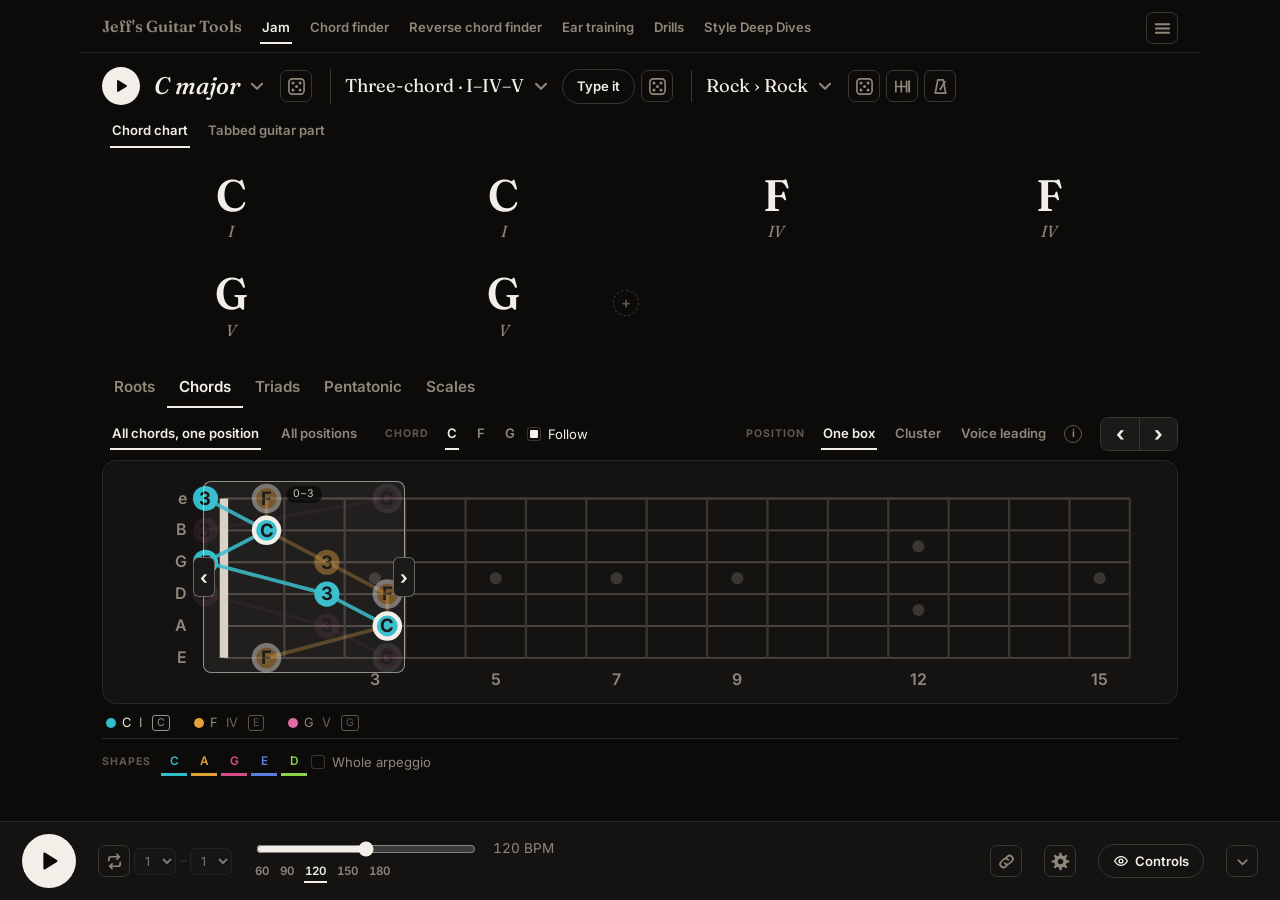
==== commit 72bf0668: "The deep dives as courses: eight lessons a page, one piece at a time, the place kept; B81 and B82 fi" ====
--- a/index.html
+++ b/index.html
@@ -255,6 +255,12 @@
   .dive-name{ font-family:Fraunces,Georgia,serif; font-weight:600; font-size:1.35rem; }
   .dive-blurb{ color:var(--muted); line-height:1.5; font-size:.92rem; }
   .dive-go{ color:var(--a); font-weight:600; margin-top:4px; }
+  /* the course's progress on the card, from what the dive page keeps */
+  .dive-course{ display:flex; flex-wrap:wrap; align-items:center; gap:6px 10px; margin-top:6px; padding-top:8px; border-top:1px solid var(--line); font-size:.86rem; color:var(--muted); }
+  .dive-course .bar{ flex:1 1 120px; height:5px; border-radius:999px; background:var(--line); overflow:hidden; }
+  .dive-course .bar span{ display:block; height:100%; background:var(--a); }
+  .dive-course .go{ color:var(--a); font-weight:600; white-space:nowrap; cursor:pointer; }
+  .dive-course .go:hover, .dive-course .go:focus-visible{ text-decoration:underline; outline:none; }
 
   /* ---------- the one transport ---------- */
   .transport{ position:fixed; left:0; right:0; bottom:0; z-index:20; display:flex; align-items:center; gap:22px; padding:12px 22px; padding-bottom:calc(12px + env(safe-area-inset-bottom, 0px)); background:var(--panel); border-top:1px solid var(--line); }
@@ -1449,19 +1455,20 @@
   <section class="page dives">
     <h2 class="dives-title">Style Deep Dives</h2>
     <div class="dive-list">
-      <a class="dive-card" href="hendrix.html">
+      <a class="dive-card" href="hendrix.html" data-course="gt.hendrixCourse">
         <span class="dive-kicker">Deep dive 1</span>
         <span class="dive-name">Jimi Hendrix</span>
         <span class="dive-blurb">The thumb over the neck, the split chord and its hammered colours, the 7♯9, the minor pentatonic over a major chord, the box at the 12th fret and the one above it, the wah. Eight feels — the soul ballad, the fuzz riff, the slow blues, the funk, the cycle of fourths, the one-chord vamp, the rhythm and blues, the waltz — with rhythm, lead and mixed parts in each, the songs analysed, and the sources cited.</span>
         <span class="dive-go">Open the study →</span>
       </a>
-      <a class="dive-card" href="psychobilly.html">
+      <a class="dive-card" href="psychobilly.html" data-course="gt.psychobillyCourse">
         <span class="dive-kicker">Deep dive 2</span>
         <span class="dive-name">Psychobilly</span>
         <span class="dive-blurb">The rockabilly under it — the boom-chicka and its 6th, the walking pickup line, Gallup's triplet pull-offs and chromatic octaves, Luther Perkins' palm-muted train — and what the Meteors, the Klub Foot, the second wave and the third did with it: straight eighths in minor keys, the ♭2 and the ♭5, downstrokes and gallops at two hundred, tremolo picking, the Bigsby dip, the slapped upright with its clicks. Eight feels with rhythm, lead and mixed parts, plenty of the Reverend Horton Heat, the players wave by wave, the songs analysed, and every claim cited.</span>
         <span class="dive-go">Open the study →</span>
       </a>
     </div>
+    <p class="dives-note">Each study is also a course — the same page as eight lessons, one piece at a time, with the place kept in this browser: <b>Course</b> at the top of either page, or the line on its card once you have started.</p>
   </section>
 </div>
 </main>
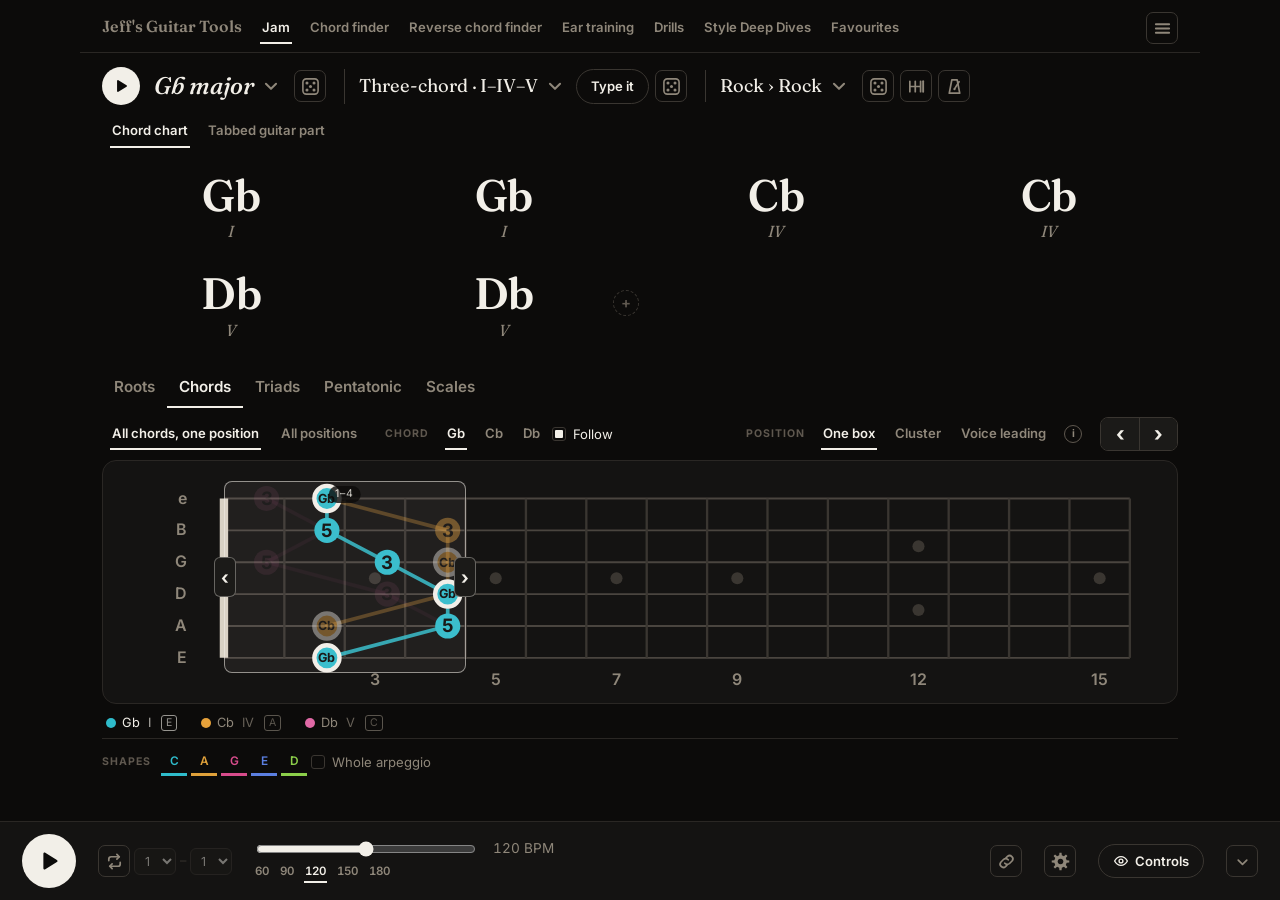
==== commit 64630adc: "Favourites (T74), and the Hendrix chord exercise's voicings checked against the research (T76; B84) " ====
--- a/index.html
+++ b/index.html
@@ -261,6 +261,27 @@
   .dive-course .bar span{ display:block; height:100%; background:var(--a); }
   .dive-course .go{ color:var(--a); font-weight:600; white-space:nowrap; cursor:pointer; }
   .dive-course .go:hover, .dive-course .go:focus-visible{ text-decoration:underline; outline:none; }
+  /* ---------- favourites: the stars, and the page ---------- */
+  .tbtn.star.on{ color:var(--a); border-color:var(--a); }
+  .tb-hint{ color:var(--muted2); font-size:.82rem; margin-left:10px; }
+  .favs-group{ margin:0 0 22px; }
+  .favs-group h3{ font-family:Fraunces,Georgia,serif; font-weight:600; font-size:1.15rem; margin:0 0 8px; }
+  .favs-count{ font:600 11px/1 Inter,system-ui,sans-serif; color:var(--muted2); padding:3px 8px; border:1px solid var(--line2); border-radius:999px; vertical-align:2px; margin-left:4px; }
+  .favs{ list-style:none; margin:0; padding:0; display:grid; gap:8px; }
+  .fav{ display:flex; align-items:center; justify-content:space-between; gap:12px; padding:10px 14px; border:1px solid var(--line2); border-radius:10px; background:var(--panel); }
+  .fav-main{ min-width:0; color:var(--ink); text-decoration:none; }
+  .fav-main:hover .fav-title{ color:var(--a); }
+  .fav-title{ display:block; font-weight:600; }
+  .fav-sub{ display:block; color:var(--muted); font-size:.86rem; margin-top:2px; }
+  .fav-side{ display:flex; align-items:center; gap:10px; flex:none; }
+  .fav-when{ color:var(--muted2); font-size:.78rem; font-variant-numeric:tabular-nums; }
+  .fav-remove{ width:26px; height:26px; border-radius:50%; border:1px solid var(--line2); background:transparent; color:var(--muted); cursor:pointer; font:600 12px/1 Inter,system-ui,sans-serif; }
+  .fav-remove:hover{ border-color:#e069a6; color:#e069a6; }
+  .favs-empty, .favs-foot{ color:var(--muted); max-width:70ch; }
+  .favs .btn.small{ display:inline-block; font:600 12px/1 Inter,system-ui,sans-serif; padding:7px 12px; border-radius:999px; border:1px solid var(--line2); background:var(--panel2); color:var(--ink); text-decoration:none; white-space:nowrap; }
+  .favs .btn.small:hover{ border-color:var(--a); }
+  .favs-foot .linklike{ background:none; border:0; padding:0; font:inherit; color:var(--a); cursor:pointer; text-decoration:underline; }
+  @media (max-width:640px){ .fav{ flex-direction:column; align-items:flex-start; } .fav-when{ display:none; } }
 
   /* ---------- the one transport ---------- */
   .transport{ position:fixed; left:0; right:0; bottom:0; z-index:20; display:flex; align-items:center; gap:22px; padding:12px 22px; padding-bottom:calc(12px + env(safe-area-inset-bottom, 0px)); background:var(--panel); border-top:1px solid var(--line); }
@@ -744,6 +765,7 @@
     <button type="button" class="seg-btn site-tab" data-tab="ear">Ear training</button>
     <button type="button" class="seg-btn site-tab" data-tab="drills">Drills</button>
     <button type="button" class="seg-btn site-tab" data-tab="dives">Style Deep Dives</button>
+    <button type="button" class="seg-btn site-tab" data-tab="favourites">Favourites</button>
   </nav>
   <span class="sp"></span>
   <!-- the rest of the site: the things that aren't a tool you'd switch to
@@ -1131,6 +1153,7 @@
     </select></div>
     <h3>Share</h3>
     <div class="frow"><button type="button" class="tbtn" id="shareBtn">Copy a link to all of this</button><input type="text" class="sel share-out" id="shareOut" readonly hidden aria-label="Link to this progression"></div>
+    <div class="frow"><button type="button" class="tbtn star" id="jamStar" data-label="Favourite" aria-pressed="false">☆ Favourite</button><span class="tb-hint">Keeps all of this, as set, on the <a href="#favourites">Favourites</a> page.</span></div>
   </div>
 </div>
 
@@ -1430,6 +1453,7 @@
         <label class="check"><input type="checkbox" id="drillFingers" title="A chord diagram at each change of grip, a finger number over each note"><span>Fingering</span></label>
         <label class="check"><input type="checkbox" id="drillNeckToggle" checked><span>Neck</span></label>
         <button type="button" class="tbtn" id="drillShare">Copy link</button>
+        <button type="button" class="tbtn star" id="drillStar" data-label="Favourite" aria-pressed="false">☆ Favourite</button>
         <button type="button" class="tbtn" id="drillPrint" title="Just the tab, with its title, in a new tab for printing">Print</button>
         <button type="button" class="tbtn" id="drillExpand" title="The drill large, tab and neck side by side">Expand ⤢</button>
         <button type="button" class="tbtn" id="drillClose" hidden>Close ✕</button>
@@ -1469,6 +1493,15 @@
       </a>
     </div>
     <p class="dives-note">Each study is also a course — the same page as eight lessons, one piece at a time, with the place kept in this browser: <b>Course</b> at the top of either page, or the line on its card once you have started.</p>
+  </section>
+</div>
+
+<!-- ================= Favourites ===================================== -->
+<div class="tab-page" id="page-favourites" hidden>
+  <section class="page favourites">
+    <h2 class="dives-title">Favourites</h2>
+    <p class="dives-note">The things you starred, each with the link that reopens it as it was: a card on a deep dive, the Jam tab as it was set, a drill as it was set. Kept in this browser.</p>
+    <div id="favouritesList"></div>
   </section>
 </div>
 </main>
@@ -1499,6 +1532,7 @@
 <script src="js/neck.js"></script>
 <script src="js/tooltips.js"></script>
 <script src="js/tabs.js"></script>
+<script src="js/favourites.js"></script>
 <script src="js/fretboard-view.js"></script>
 <script src="js/jam.js"></script>
 <script src="js/stage.js"></script>
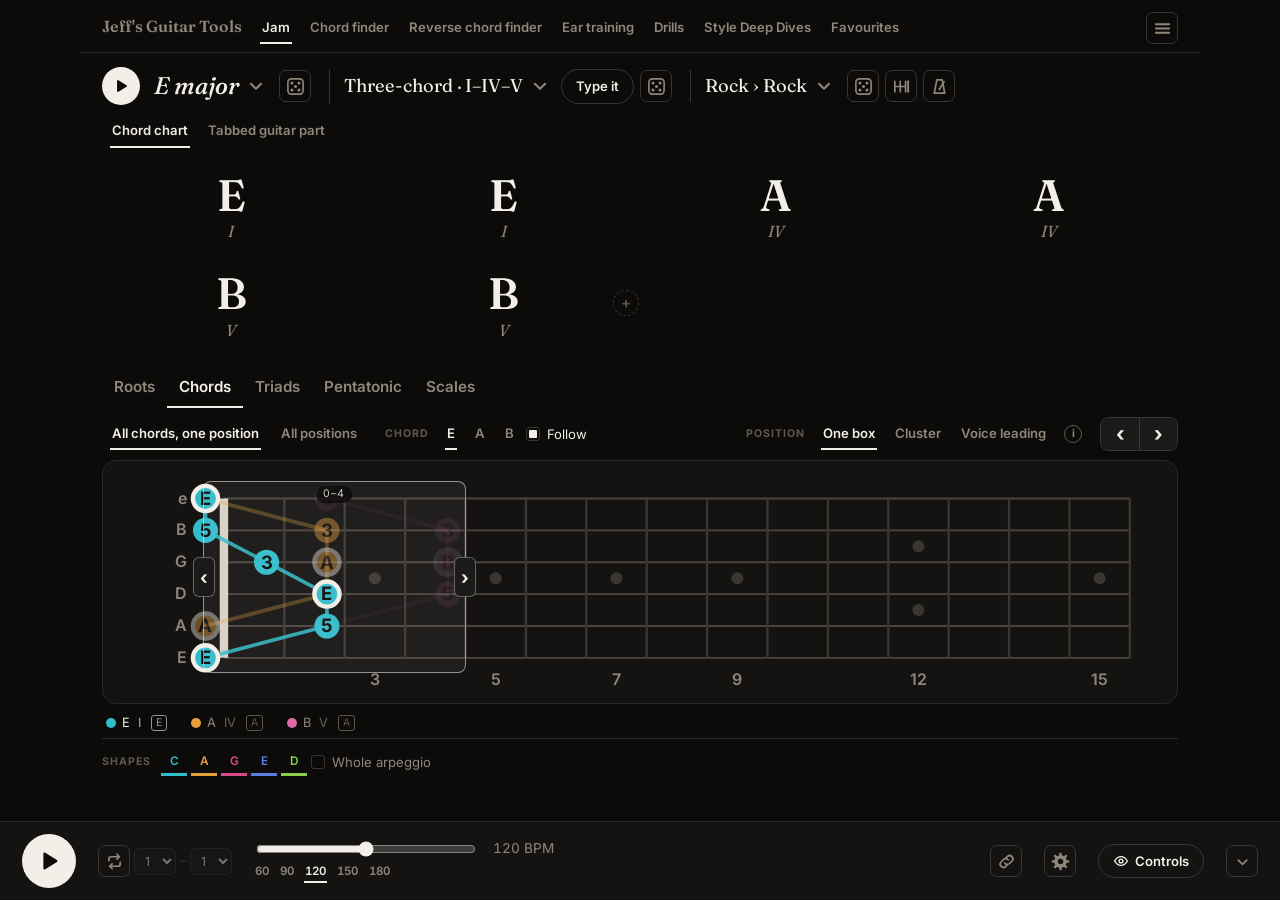
==== commit e145da1d: "Sync across devices (T75): favourites, course progress and preferences as one Firestore document a p" ====
--- a/index.html
+++ b/index.html
@@ -280,7 +280,17 @@
   .favs-empty, .favs-foot{ color:var(--muted); max-width:70ch; }
   .favs .btn.small{ display:inline-block; font:600 12px/1 Inter,system-ui,sans-serif; padding:7px 12px; border-radius:999px; border:1px solid var(--line2); background:var(--panel2); color:var(--ink); text-decoration:none; white-space:nowrap; }
   .favs .btn.small:hover{ border-color:var(--a); }
-  .favs-foot .linklike{ background:none; border:0; padding:0; font:inherit; color:var(--a); cursor:pointer; text-decoration:underline; }
+  .favs-foot .linklike, .sync-panel .linklike{ background:none; border:0; padding:0; font:inherit; color:var(--a); cursor:pointer; text-decoration:underline; }
+  /* sync across devices */
+  .sync-panel{ margin:0 0 22px; padding:12px 16px; border:1px solid var(--line2); border-radius:12px; background:var(--panel); max-width:80ch; }
+  .sync-panel .kicker{ font-size:11px; letter-spacing:.12em; text-transform:uppercase; color:var(--muted2); margin:0 0 6px; }
+  .sync-line{ margin:0 0 8px; }
+  .sync-line.muted{ color:var(--muted); font-size:.9rem; }
+  .sync-line b{ color:var(--a); }
+  .sync-err{ color:#e069a6; }
+  .sync-btns{ display:flex; flex-wrap:wrap; align-items:center; gap:10px; margin:0; }
+  .sync-panel .btn.small{ display:inline-block; font:600 12px/1 Inter,system-ui,sans-serif; padding:7px 12px; border-radius:999px; border:1px solid var(--line2); background:var(--panel2); color:var(--ink); text-decoration:none; cursor:pointer; white-space:nowrap; }
+  .sync-panel .btn.small:hover{ border-color:var(--a); }
   @media (max-width:640px){ .fav{ flex-direction:column; align-items:flex-start; } .fav-when{ display:none; } }
 
   /* ---------- the one transport ---------- */
@@ -776,6 +786,7 @@
     </button>
     <div class="menu" id="siteMenu" hidden>
       <a class="menu-item" href="parts.html">The parts, explained</a>
+      <a class="menu-item" href="privacy.html">What the site stores</a>
       <a class="menu-item" href="mailto:jeff@jeffsguitartools.com">Email Jeff</a>
     </div>
   </span>
@@ -1500,7 +1511,8 @@
 <div class="tab-page" id="page-favourites" hidden>
   <section class="page favourites">
     <h2 class="dives-title">Favourites</h2>
-    <p class="dives-note">The things you starred, each with the link that reopens it as it was: a card on a deep dive, the Jam tab as it was set, a drill as it was set. Kept in this browser.</p>
+    <p class="dives-note">The things you starred, each with the link that reopens it as it was: a card on a deep dive, the Jam tab as it was set, a drill as it was set.</p>
+    <div id="syncPanel"></div>
     <div id="favouritesList"></div>
   </section>
 </div>
@@ -1533,6 +1545,8 @@
 <script src="js/tooltips.js"></script>
 <script src="js/tabs.js"></script>
 <script src="js/favourites.js"></script>
+<script src="js/firebase-config.js"></script>
+<script src="js/sync.js"></script>
 <script src="js/fretboard-view.js"></script>
 <script src="js/jam.js"></script>
 <script src="js/stage.js"></script>
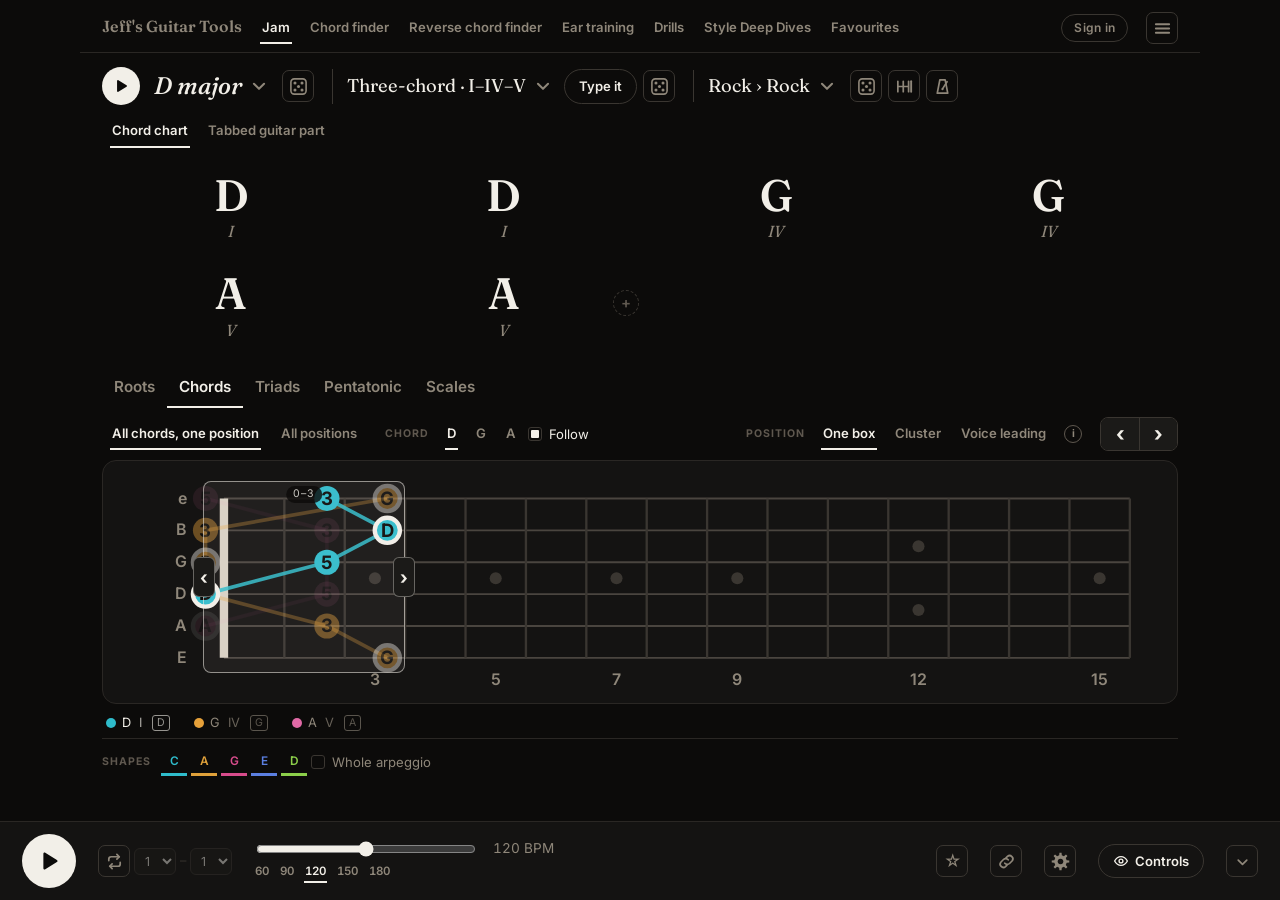
==== commit bff69200: "Sign in / Sign out at the right of every toolbar; a star or a mark waits on sign-in; the jam's star " ====
--- a/index.html
+++ b/index.html
@@ -263,6 +263,8 @@
   .dive-course .go:hover, .dive-course .go:focus-visible{ text-decoration:underline; outline:none; }
   /* ---------- favourites: the stars, and the page ---------- */
   .tbtn.star.on{ color:var(--a); border-color:var(--a); }
+  .ib.star-ib{ font-size:1.05rem; line-height:1; }
+  .ib.star-ib.on{ color:var(--a); border-color:var(--a); }
   .tb-hint{ color:var(--muted2); font-size:.82rem; margin-left:10px; }
   .favs-group{ margin:0 0 22px; }
   .favs-group h3{ font-family:Fraunces,Georgia,serif; font-weight:600; font-size:1.15rem; margin:0 0 8px; }
@@ -778,6 +780,8 @@
     <button type="button" class="seg-btn site-tab" data-tab="favourites">Favourites</button>
   </nav>
   <span class="sp"></span>
+  <!-- sign in / sign out, for the favourites and the course progress that are kept with the account (js/sync.js) -->
+  <span id="signWrap" hidden></span>
   <!-- the rest of the site: the things that aren't a tool you'd switch to
        mid-practice, behind a menu at the end of the row -->
   <span class="menu-wrap">
@@ -1095,6 +1099,8 @@
     <!-- a link to everything as it stands — key, chords, style, tempo, the
          neck's view, the part's roll — so it belongs with the page's own
          controls, not the progression's -->
+    <!-- the star: this jam, as it stands, kept in the favourites (the same star sits in the Share row of the controls) -->
+    <button type="button" class="ib star-ib" id="jamStarQuick" aria-label="Keep this in your favourites" aria-pressed="false">☆</button>
     <button type="button" class="ib" id="quickShare" aria-label="Copy a link to all of this" title="Copy a link to all of this: the key, the chords, the style and tempo, the neck as it is shown and the part as it was rolled"><svg class="i-link" viewBox="0 0 20 20" aria-hidden="true" fill="none" stroke="currentColor" stroke-width="1.8" stroke-linecap="round"><path d="M8.2 11.8a3.4 3.4 0 0 0 5 .3l2.6-2.6a3.4 3.4 0 0 0-4.8-4.8l-1.5 1.5"/><path d="M11.8 8.2a3.4 3.4 0 0 0-5-.3L4.2 10.5a3.4 3.4 0 0 0 4.8 4.8l1.5-1.5"/></svg><svg class="i-tick" viewBox="0 0 20 20" aria-hidden="true" fill="none" stroke="currentColor" stroke-width="1.8" stroke-linecap="round" stroke-linejoin="round"><path d="M4.5 10.5l3.5 3.5 7.5-8"/></svg></button>
     <!-- the settings set once and left — voice, click, count-in, what the dice
          may use, colour, frets, the link — belong to the page, so their gear
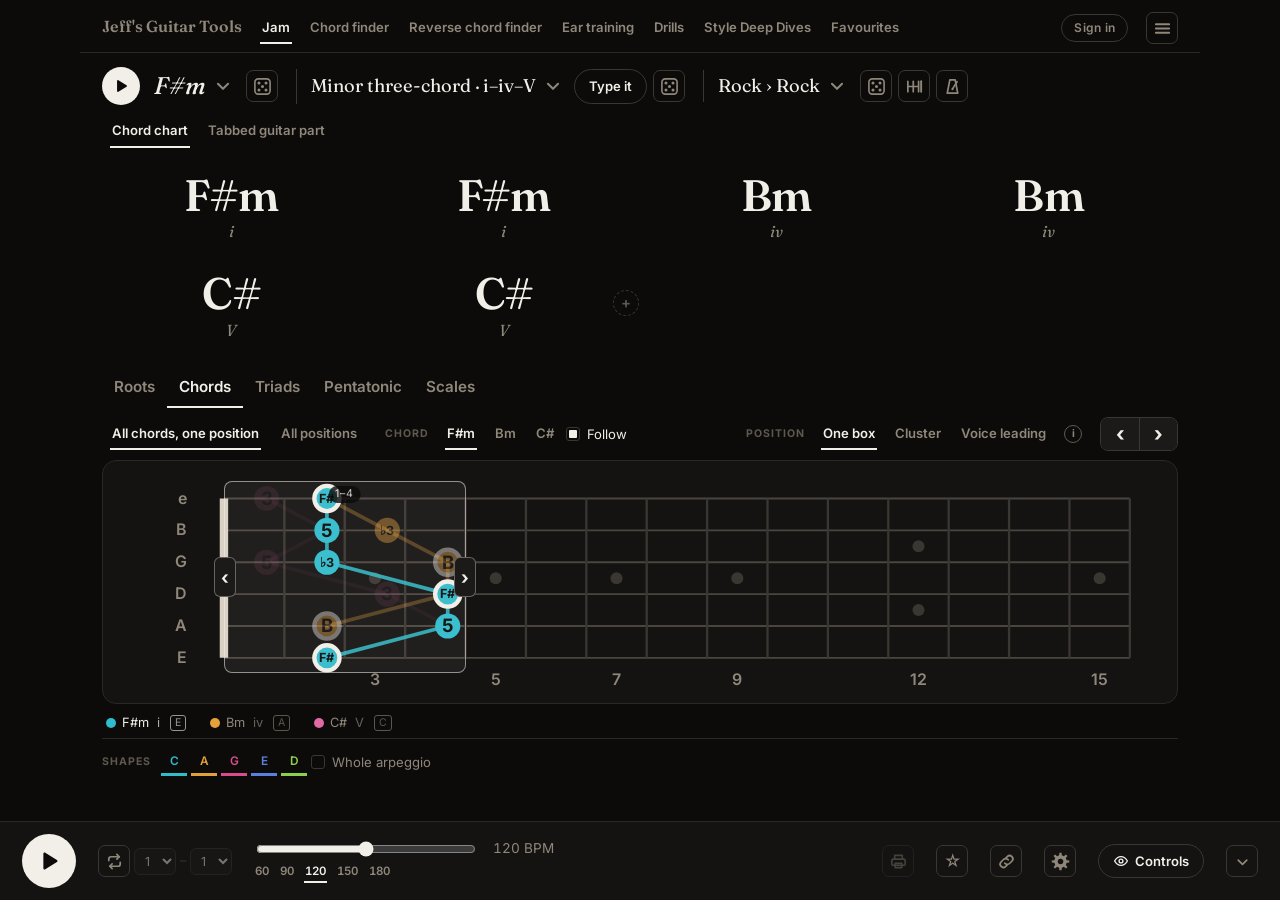
==== commit 08b29c78: "The jam's print button in the playback bar beside the star, greyed while the chord chart is showing " ====
--- a/index.html
+++ b/index.html
@@ -264,6 +264,7 @@
   /* ---------- favourites: the stars, and the page ---------- */
   .tbtn.star.on{ color:var(--a); border-color:var(--a); }
   .ib.star-ib{ font-size:1.05rem; line-height:1; }
+  .transport .ib:disabled{ opacity:.4; cursor:default; }
   .ib.star-ib.on{ color:var(--a); border-color:var(--a); }
   .tb-hint{ color:var(--muted2); font-size:.82rem; margin-left:10px; }
   .favs-group{ margin:0 0 22px; }
@@ -906,7 +907,6 @@
           <svg class="key-caret" viewBox="0 0 16 16" aria-hidden="true"><path d="M3.5 6l4.5 4.5L12.5 6" fill="none" stroke="currentColor" stroke-width="1.8" stroke-linecap="round" stroke-linejoin="round"/></svg>
           <select id="partSelect" class="key-select" aria-label="Part"></select>
         </span>
-        <button type="button" class="ib" id="partPrint" aria-label="Print the tab" title="Just the tab, with its title, in a new tab for printing"><svg viewBox="0 0 20 20" aria-hidden="true" fill="none" stroke="currentColor" stroke-width="1.7" stroke-linecap="round" stroke-linejoin="round"><path d="M6 7.5V3.5h8v4"/><rect x="3" y="7.5" width="14" height="6.5" rx="1.5"/><path d="M6.5 12h7v4.5h-7z"/></svg></button>
         <button type="button" class="ib" id="partReroll" aria-label="New fills: a fresh roll of the same part" title="New fills: a fresh roll of the same part"><svg viewBox="0 0 20 20" aria-hidden="true"><rect x="2" y="2" width="16" height="16" rx="3.5" fill="none" stroke="currentColor" stroke-width="1.7"/><circle cx="6.3" cy="6.3" r="1.6"/><circle cx="13.7" cy="6.3" r="1.6"/><circle cx="10" cy="10" r="1.6"/><circle cx="6.3" cy="13.7" r="1.6"/><circle cx="13.7" cy="13.7" r="1.6"/></svg></button>
         <!-- a part written with lead lines can be played as comping alone,
              as a lead pass, or the way a player does both — lead lines in
@@ -1099,6 +1099,8 @@
     <!-- a link to everything as it stands — key, chords, style, tempo, the
          neck's view, the part's roll — so it belongs with the page's own
          controls, not the progression's -->
+    <!-- the part's tab for printing: with the page's controls, greyed until the tabbed part is showing -->
+    <button type="button" class="ib" id="partPrint" disabled aria-label="Print the tab" title="Just the tab, with its title, in a new tab for printing"><svg viewBox="0 0 20 20" aria-hidden="true" fill="none" stroke="currentColor" stroke-width="1.7" stroke-linecap="round" stroke-linejoin="round"><path d="M6 7.5V3.5h8v4"/><rect x="3" y="7.5" width="14" height="6.5" rx="1.5"/><path d="M6.5 12h7v4.5h-7z"/></svg></button>
     <!-- the star: this jam, as it stands, kept in the favourites (the same star sits in the Share row of the controls) -->
     <button type="button" class="ib star-ib" id="jamStarQuick" aria-label="Keep this in your favourites" aria-pressed="false">☆</button>
     <button type="button" class="ib" id="quickShare" aria-label="Copy a link to all of this" title="Copy a link to all of this: the key, the chords, the style and tempo, the neck as it is shown and the part as it was rolled"><svg class="i-link" viewBox="0 0 20 20" aria-hidden="true" fill="none" stroke="currentColor" stroke-width="1.8" stroke-linecap="round"><path d="M8.2 11.8a3.4 3.4 0 0 0 5 .3l2.6-2.6a3.4 3.4 0 0 0-4.8-4.8l-1.5 1.5"/><path d="M11.8 8.2a3.4 3.4 0 0 0-5-.3L4.2 10.5a3.4 3.4 0 0 0 4.8 4.8l1.5-1.5"/></svg><svg class="i-tick" viewBox="0 0 20 20" aria-hidden="true" fill="none" stroke="currentColor" stroke-width="1.8" stroke-linecap="round" stroke-linejoin="round"><path d="M4.5 10.5l3.5 3.5 7.5-8"/></svg></button>
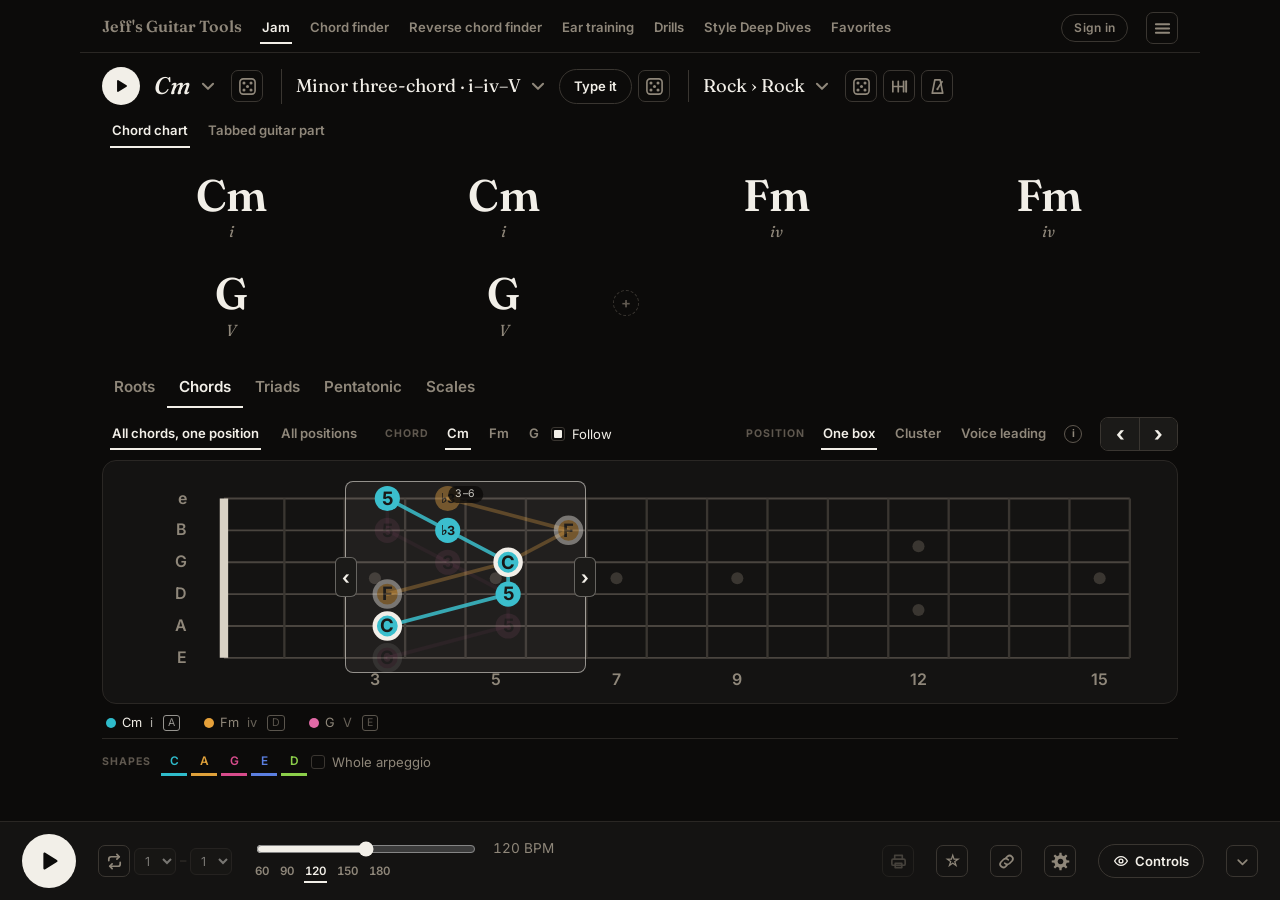
==== commit ff5baed3: "American spelling throughout: favorites, color, realize, practice, catalog, gray, center, license, n" ====
--- a/index.html
+++ b/index.html
@@ -12,7 +12,7 @@
   /* "Stage". Decisions, each with a reason:
      - Near-black ground, high-contrast ink: a phone on a music stand under
        stage light, read at arm's length.
-     - Colour means one thing only: which CAGED shape a note is. A chosen
+     - Color means one thing only: which CAGED shape a note is. A chosen
        control is ink with a rule under it, an unchosen one is muted.
        Emphasis is weight, not hue.
      - Three tiers of control on the jam tab, three visual weights: the
@@ -50,7 +50,7 @@
   .segmented{ display:inline-flex; align-items:center; flex-wrap:wrap; }
   .tb-lbl{ font-size:.66rem; text-transform:uppercase; letter-spacing:.1em; color:var(--muted2); font-weight:700; margin-right:6px; }
   .ib{ width:32px; height:32px; border:1px solid var(--line2); border-radius:7px; color:var(--muted); display:inline-flex; align-items:center; justify-content:center; font-size:.9rem; flex:none; }
-  /* the filled icons (the gear, the dice) take the button's colour as a fill;
+  /* the filled icons (the gear, the dice) take the button's color as a fill;
      the stroked ones say fill="none" themselves and must keep it — a
      stylesheet fill would paint their outlines solid, and a chain of two
      open links becomes two blobs */
@@ -230,7 +230,7 @@
   .win-arrow:hover{ background:var(--line2); }
   .window.dragging .win-arrow{ visibility:hidden; }
 
-  /* legend: entries in shape colour, spotlight on hover */
+  /* legend: entries in shape color, spotlight on hover */
   .under{ margin-top:10px; display:flex; flex-direction:column; gap:6px; }
   .caged-legend{ display:flex; flex-wrap:wrap; gap:6px 16px; font-size:.8rem; color:var(--muted); }
   .caged-legend span{ display:inline-flex; align-items:center; gap:6px; }
@@ -261,7 +261,7 @@
   .dive-course .bar span{ display:block; height:100%; background:var(--a); }
   .dive-course .go{ color:var(--a); font-weight:600; white-space:nowrap; cursor:pointer; }
   .dive-course .go:hover, .dive-course .go:focus-visible{ text-decoration:underline; outline:none; }
-  /* ---------- favourites: the stars, and the page ---------- */
+  /* ---------- favorites: the stars, and the page ---------- */
   .tbtn.star.on{ color:var(--a); border-color:var(--a); }
   .ib.star-ib{ font-size:1.05rem; line-height:1; }
   .transport .ib:disabled{ opacity:.4; cursor:default; }
@@ -778,10 +778,10 @@
     <button type="button" class="seg-btn site-tab" data-tab="ear">Ear training</button>
     <button type="button" class="seg-btn site-tab" data-tab="drills">Drills</button>
     <button type="button" class="seg-btn site-tab" data-tab="dives">Style Deep Dives</button>
-    <button type="button" class="seg-btn site-tab" data-tab="favourites">Favourites</button>
+    <button type="button" class="seg-btn site-tab" data-tab="favorites">Favorites</button>
   </nav>
   <span class="sp"></span>
-  <!-- sign in / sign out, for the favourites and the course progress that are kept with the account (js/sync.js) -->
+  <!-- sign in / sign out, for the favorites and the course progress that are kept with the account (js/sync.js) -->
   <span id="signWrap" hidden></span>
   <!-- the rest of the site: the things that aren't a tool you'd switch to
        mid-practice, behind a menu at the end of the row -->
@@ -879,7 +879,7 @@
          chart, and marks the sounding one .active; stage.js draws the beat
          line along the top from the readout in the transport -->
     <!-- The chart, or the part to play over it: two readings of the same
-         bars, on a line of their own under the title. The part is realised
+         bars, on a line of their own under the title. The part is realized
          into the neck's position, so this is also what turns the part on — a
          part you're not looking at isn't one you're playing. Not a .ctl: the
          phone layout folds those away, and a view switch has to be reachable
@@ -895,7 +895,7 @@
     </div>
     <div class="chart-grid" id="chords"></div>
     <!-- The part view: a rhythm figure and its fills, written for the feel
-         that's playing and realised into the notes the neck's reading offers
+         that's playing and realized into the notes the neck's reading offers
          in its position. Its settings live here, with it. When there is no
          part to show — the neck across the whole neck, or a feel with none
          written yet — the view says why instead of showing an empty strip. -->
@@ -1099,13 +1099,13 @@
     <!-- a link to everything as it stands — key, chords, style, tempo, the
          neck's view, the part's roll — so it belongs with the page's own
          controls, not the progression's -->
-    <!-- the part's tab for printing: with the page's controls, greyed until the tabbed part is showing -->
+    <!-- the part's tab for printing: with the page's controls, grayed until the tabbed part is showing -->
     <button type="button" class="ib" id="partPrint" disabled aria-label="Print the tab" title="Just the tab, with its title, in a new tab for printing"><svg viewBox="0 0 20 20" aria-hidden="true" fill="none" stroke="currentColor" stroke-width="1.7" stroke-linecap="round" stroke-linejoin="round"><path d="M6 7.5V3.5h8v4"/><rect x="3" y="7.5" width="14" height="6.5" rx="1.5"/><path d="M6.5 12h7v4.5h-7z"/></svg></button>
-    <!-- the star: this jam, as it stands, kept in the favourites (the same star sits in the Share row of the controls) -->
-    <button type="button" class="ib star-ib" id="jamStarQuick" aria-label="Keep this in your favourites" aria-pressed="false">☆</button>
+    <!-- the star: this jam, as it stands, kept in the favorites (the same star sits in the Share row of the controls) -->
+    <button type="button" class="ib star-ib" id="jamStarQuick" aria-label="Keep this in your favorites" aria-pressed="false">☆</button>
     <button type="button" class="ib" id="quickShare" aria-label="Copy a link to all of this" title="Copy a link to all of this: the key, the chords, the style and tempo, the neck as it is shown and the part as it was rolled"><svg class="i-link" viewBox="0 0 20 20" aria-hidden="true" fill="none" stroke="currentColor" stroke-width="1.8" stroke-linecap="round"><path d="M8.2 11.8a3.4 3.4 0 0 0 5 .3l2.6-2.6a3.4 3.4 0 0 0-4.8-4.8l-1.5 1.5"/><path d="M11.8 8.2a3.4 3.4 0 0 0-5-.3L4.2 10.5a3.4 3.4 0 0 0 4.8 4.8l1.5-1.5"/></svg><svg class="i-tick" viewBox="0 0 20 20" aria-hidden="true" fill="none" stroke="currentColor" stroke-width="1.8" stroke-linecap="round" stroke-linejoin="round"><path d="M4.5 10.5l3.5 3.5 7.5-8"/></svg></button>
     <!-- the settings set once and left — voice, click, count-in, what the dice
-         may use, colour, frets, the link — belong to the page, so their gear
+         may use, color, frets, the link — belong to the page, so their gear
          sits here with the page's own controls -->
     <button type="button" class="ib" id="setupOpenQuick" aria-label="Settings" title="Settings" data-pop="settingsMenu" aria-expanded="false"><svg viewBox="0 0 20 20" aria-hidden="true"><path fill-rule="evenodd" d="M16.46,8.63 L19.23,8.87 L19.23,11.13 L16.46,11.37 L15.54,13.59 L17.33,15.73 L15.73,17.33 L13.59,15.54 L11.37,16.46 L11.13,19.23 L8.87,19.23 L8.63,16.46 L6.41,15.54 L4.27,17.33 L2.67,15.73 L4.46,13.59 L3.54,11.37 L0.77,11.13 L0.77,8.87 L3.54,8.63 L4.46,6.41 L2.67,4.27 L4.27,2.67 L6.41,4.46 L8.63,3.54 L8.87,0.77 L11.13,0.77 L11.37,3.54 L13.59,4.46 L15.73,2.67 L17.33,4.27 L15.54,6.41 Z M10,7 a3,3 0 1,0 0.01,0 Z"/></svg></button>
     <!-- "Controls" with an eye while they show (press to hide them) and an
@@ -1160,7 +1160,7 @@
       <label class="check"><input type="checkbox" id="commonToggle" checked><span>Common chords only</span></label>
     </div>
     <h3>Display</h3>
-    <div class="frow" id="colorByLabel"><span class="tb-lbl">Colour</span><span class="segmented" id="colorByGroup" aria-label="Colour dots by">
+    <div class="frow" id="colorByLabel"><span class="tb-lbl">Color</span><span class="segmented" id="colorByGroup" aria-label="Color dots by">
       <button type="button" class="seg-btn active" data-value="shape">Shape</button>
       <button type="button" class="seg-btn" data-value="interval">Interval</button></span></div>
     <div class="frow"><span class="tb-lbl">Frets</span><select id="fretRangeSelect" class="sel" aria-label="Frets shown">
@@ -1172,7 +1172,7 @@
     </select></div>
     <h3>Share</h3>
     <div class="frow"><button type="button" class="tbtn" id="shareBtn">Copy a link to all of this</button><input type="text" class="sel share-out" id="shareOut" readonly hidden aria-label="Link to this progression"></div>
-    <div class="frow"><button type="button" class="tbtn star" id="jamStar" data-label="Favourite" aria-pressed="false">☆ Favourite</button><span class="tb-hint">Keeps all of this, as set, on the <a href="#favourites">Favourites</a> page.</span></div>
+    <div class="frow"><button type="button" class="tbtn star" id="jamStar" data-label="Favorite" aria-pressed="false">☆ Favorite</button><span class="tb-hint">Keeps all of this, as set, on the <a href="#favorites">Favorites</a> page.</span></div>
   </div>
 </div>
 
@@ -1321,7 +1321,7 @@
       <p class="ear-brief" id="earBrief"></p>
       <div class="toolbar">
         <button type="button" class="tbtn primary" id="earStart">Start a run of 10</button>
-        <button type="button" class="tbtn" id="earPractice">Just practise</button>
+        <button type="button" class="tbtn" id="earPractice">Just practice</button>
       </div>
     </div>
     <div class="scrim" id="earScrim" hidden></div>
@@ -1472,7 +1472,7 @@
         <label class="check"><input type="checkbox" id="drillFingers" title="A chord diagram at each change of grip, a finger number over each note"><span>Fingering</span></label>
         <label class="check"><input type="checkbox" id="drillNeckToggle" checked><span>Neck</span></label>
         <button type="button" class="tbtn" id="drillShare">Copy link</button>
-        <button type="button" class="tbtn star" id="drillStar" data-label="Favourite" aria-pressed="false">☆ Favourite</button>
+        <button type="button" class="tbtn star" id="drillStar" data-label="Favorite" aria-pressed="false">☆ Favorite</button>
         <button type="button" class="tbtn" id="drillPrint" title="Just the tab, with its title, in a new tab for printing">Print</button>
         <button type="button" class="tbtn" id="drillExpand" title="The drill large, tab and neck side by side">Expand ⤢</button>
         <button type="button" class="tbtn" id="drillClose" hidden>Close ✕</button>
@@ -1501,13 +1501,13 @@
       <a class="dive-card" href="hendrix.html" data-course="gt.hendrixCourse">
         <span class="dive-kicker">Deep dive 1</span>
         <span class="dive-name">Jimi Hendrix</span>
-        <span class="dive-blurb">The thumb over the neck, the split chord and its hammered colours, the 7♯9, the minor pentatonic over a major chord, the box at the 12th fret and the one above it, the wah. Eight feels — the soul ballad, the fuzz riff, the slow blues, the funk, the cycle of fourths, the one-chord vamp, the rhythm and blues, the waltz — with rhythm, lead and mixed parts in each, the songs analysed, and the sources cited.</span>
+        <span class="dive-blurb">The thumb over the neck, the split chord and its hammered colors, the 7♯9, the minor pentatonic over a major chord, the box at the 12th fret and the one above it, the wah. Eight feels — the soul ballad, the fuzz riff, the slow blues, the funk, the cycle of fourths, the one-chord vamp, the rhythm and blues, the waltz — with rhythm, lead and mixed parts in each, the songs analyzed, and the sources cited.</span>
         <span class="dive-go">Open the study →</span>
       </a>
       <a class="dive-card" href="psychobilly.html" data-course="gt.psychobillyCourse">
         <span class="dive-kicker">Deep dive 2</span>
         <span class="dive-name">Psychobilly</span>
-        <span class="dive-blurb">The rockabilly under it — the boom-chicka and its 6th, the walking pickup line, Gallup's triplet pull-offs and chromatic octaves, Luther Perkins' palm-muted train — and what the Meteors, the Klub Foot, the second wave and the third did with it: straight eighths in minor keys, the ♭2 and the ♭5, downstrokes and gallops at two hundred, tremolo picking, the Bigsby dip, the slapped upright with its clicks. Eight feels with rhythm, lead and mixed parts, plenty of the Reverend Horton Heat, the players wave by wave, the songs analysed, and every claim cited.</span>
+        <span class="dive-blurb">The rockabilly under it — the boom-chicka and its 6th, the walking pickup line, Gallup's triplet pull-offs and chromatic octaves, Luther Perkins' palm-muted train — and what the Meteors, the Klub Foot, the second wave and the third did with it: straight eighths in minor keys, the ♭2 and the ♭5, downstrokes and gallops at two hundred, tremolo picking, the Bigsby dip, the slapped upright with its clicks. Eight feels with rhythm, lead and mixed parts, plenty of the Reverend Horton Heat, the players wave by wave, the songs analyzed, and every claim cited.</span>
         <span class="dive-go">Open the study →</span>
       </a>
     </div>
@@ -1515,13 +1515,13 @@
   </section>
 </div>
 
-<!-- ================= Favourites ===================================== -->
-<div class="tab-page" id="page-favourites" hidden>
-  <section class="page favourites">
-    <h2 class="dives-title">Favourites</h2>
+<!-- ================= Favorites ===================================== -->
+<div class="tab-page" id="page-favorites" hidden>
+  <section class="page favorites">
+    <h2 class="dives-title">Favorites</h2>
     <p class="dives-note">The things you starred, each with the link that reopens it as it was: a card on a deep dive, the Jam tab as it was set, a drill as it was set.</p>
     <div id="syncPanel"></div>
-    <div id="favouritesList"></div>
+    <div id="favoritesList"></div>
   </section>
 </div>
 </main>
@@ -1552,7 +1552,7 @@
 <script src="js/neck.js"></script>
 <script src="js/tooltips.js"></script>
 <script src="js/tabs.js"></script>
-<script src="js/favourites.js"></script>
+<script src="js/favorites.js"></script>
 <script src="js/firebase-config.js"></script>
 <script src="js/sync.js"></script>
 <script src="js/fretboard-view.js"></script>
--- a/css/tab.css
+++ b/css/tab.css
@@ -1,9 +1,9 @@
 /* The tab as tab.js draws it — one sheet for the three pages that show it
    (the practice tab, the parts guide, the style review), so the strings,
    the numbers and the rhythm read the same everywhere. Each page keeps
-   only what is its own: the colour of the note being played and the
+   only what is its own: the color of the note being played and the
    playhead. Sized after printed tab: a 17px string gap, numbers at 11px
-   bold on a panel-coloured tile, thin strings, a firmer bar line. */
+   bold on a panel-colored tile, thin strings, a firmer bar line. */
 .tab-string{ stroke:var(--line2); stroke-width:1; }
 .tab-bar{ stroke:var(--muted); stroke-width:1.2; opacity:.7; }
 .tab-label{ fill:var(--muted); font:500 10px Inter,system-ui,sans-serif; }
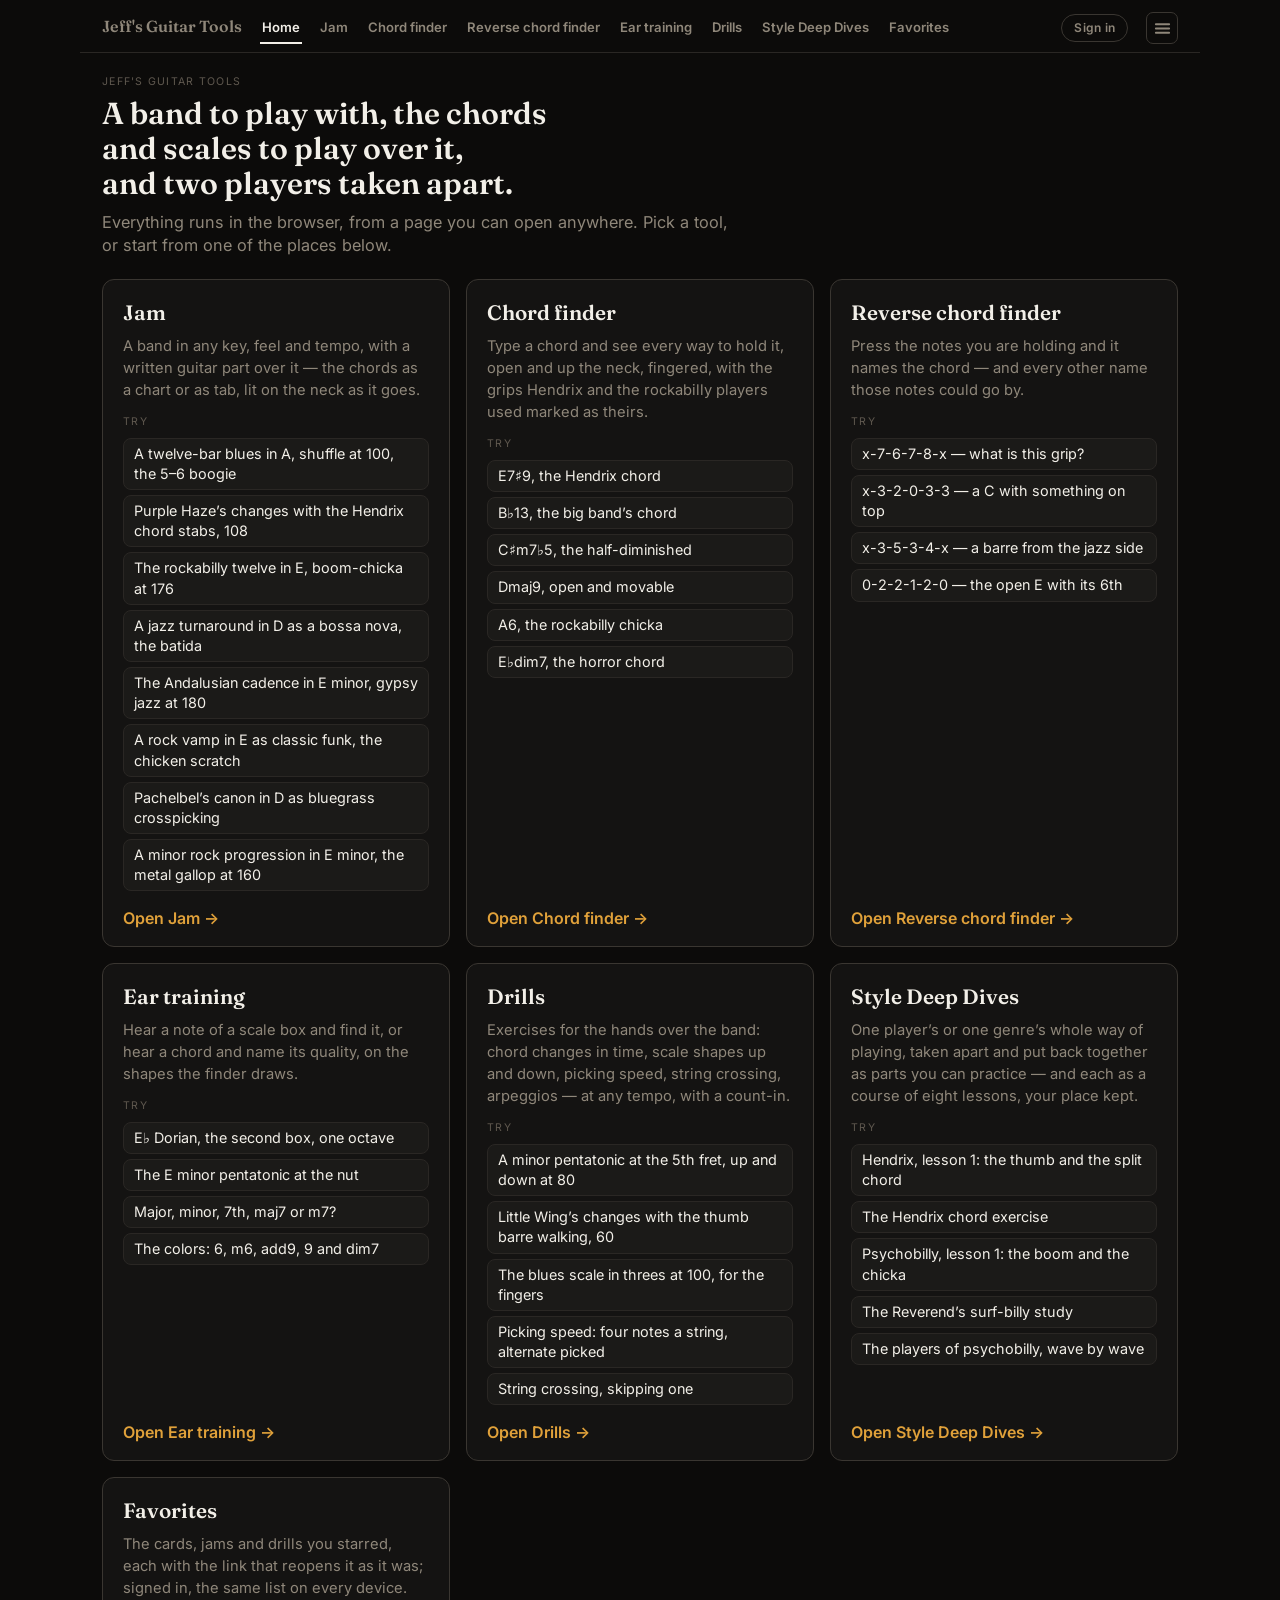
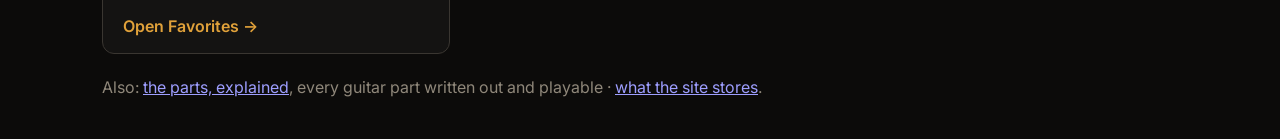
==== commit f6ba15de: "A landing page: the site opens on Home, every tool with a way in and places worth going straight to " ====
--- a/index.html
+++ b/index.html
@@ -261,6 +261,24 @@
   .dive-course .bar span{ display:block; height:100%; background:var(--a); }
   .dive-course .go{ color:var(--a); font-weight:600; white-space:nowrap; cursor:pointer; }
   .dive-course .go:hover, .dive-course .go:focus-visible{ text-decoration:underline; outline:none; }
+  /* ---------- home: the landing page ---------- */
+  .home-kicker{ font-size:.66rem; letter-spacing:.12em; text-transform:uppercase; color:var(--muted2); margin:8px 0 6px; }
+  .home-title{ font-family:Fraunces,Georgia,serif; font-weight:600; font-size:1.9rem; line-height:1.15; margin:0 0 10px; max-width:26ch; text-wrap:balance; }
+  .home-lede{ color:var(--muted); max-width:64ch; margin:0 0 22px; font-size:1.02rem; }
+  .home-grid{ display:grid; grid-template-columns:repeat(auto-fill, minmax(300px, 1fr)); gap:16px; }
+  .home-card{ display:flex; flex-direction:column; gap:8px; padding:18px 20px 16px; border:1px solid var(--line2); border-radius:12px; background:var(--panel); min-width:0; }
+  .home-card h3{ margin:0; font-family:Fraunces,Georgia,serif; font-weight:600; font-size:1.3rem; }
+  .home-card h3 a{ color:var(--ink); text-decoration:none; }
+  .home-card h3 a:hover{ color:var(--a); }
+  .home-blurb{ margin:0; color:var(--muted); line-height:1.5; font-size:.92rem; }
+  .home-blurb b{ color:var(--ink); }
+  .home-try-lbl{ margin:6px 0 0; font-size:.66rem; letter-spacing:.12em; text-transform:uppercase; color:var(--muted2); }
+  .home-tries{ margin:0; padding:0; list-style:none; display:grid; gap:5px; }
+  .home-tries a{ color:var(--ink); text-decoration:none; font-size:.9rem; line-height:1.4; display:block; padding:5px 10px; border:1px solid var(--line); border-radius:8px; background:var(--panel2); }
+  .home-tries a:hover{ border-color:var(--a); color:var(--a); }
+  .home-open{ margin-top:auto; padding-top:8px; color:var(--a); font-weight:600; text-decoration:none; }
+  .home-open:hover{ text-decoration:underline; }
+  .home-more{ grid-column:1 / -1; color:var(--muted); margin:6px 0 0; }
   /* ---------- favorites: the stars, and the page ---------- */
   .tbtn.star.on{ color:var(--a); border-color:var(--a); }
   .ib.star-ib{ font-size:1.05rem; line-height:1; }
@@ -768,11 +786,12 @@
 <!-- ================= site: brand, the tools, and the menu ================== -->
 <header class="site">
   <!-- tabs.js reads the site name from .site-title for the page title -->
-  <h1 class="site-title"><a href="#jam" id="siteHome" title="The jam tab, as it opens">Jeff's Guitar Tools</a></h1>
+  <h1 class="site-title"><a href="#home" id="siteHome" title="Home">Jeff's Guitar Tools</a></h1>
   <!-- the tools, in the same vocabulary as every other choice on the page;
        tabs.js switches pages by data-tab and keeps the slug in the URL -->
   <nav class="tools" id="siteTabs" aria-label="Tools">
-    <button type="button" class="seg-btn site-tab active" data-tab="caged">Jam</button>
+    <button type="button" class="seg-btn site-tab active" data-tab="home">Home</button>
+    <button type="button" class="seg-btn site-tab" data-tab="caged">Jam</button>
     <button type="button" class="seg-btn site-tab" data-tab="finder">Chord finder</button>
     <button type="button" class="seg-btn site-tab" data-tab="reverse">Reverse chord finder</button>
     <button type="button" class="seg-btn site-tab" data-tab="ear">Ear training</button>
@@ -798,6 +817,19 @@
 </header>
 
 <main class="site-main">
+
+<!-- ================= Home =========================================== -->
+<!-- the landing page: every tool with a way in and a few places worth
+     going straight to; js/home.js builds the links from the presets,
+     styles and parts as they are -->
+<div class="tab-page" id="page-home">
+  <section class="page home">
+    <p class="home-kicker">Jeff's Guitar Tools</p>
+    <h2 class="home-title">A band to play with, the chords and scales to play over it, and two players taken apart.</h2>
+    <p class="home-lede">Everything runs in the browser, from a page you can open anywhere. Pick a tool, or start from one of the places below.</p>
+    <div class="home-grid" id="homeSections"></div>
+  </section>
+</div>
 
 <!-- ================= Jam ============================================ -->
 <div class="tab-page" id="page-caged">
@@ -1553,6 +1585,7 @@
 <script src="js/tooltips.js"></script>
 <script src="js/tabs.js"></script>
 <script src="js/favorites.js"></script>
+<script src="js/home.js"></script>
 <script src="js/firebase-config.js"></script>
 <script src="js/sync.js"></script>
 <script src="js/fretboard-view.js"></script>
